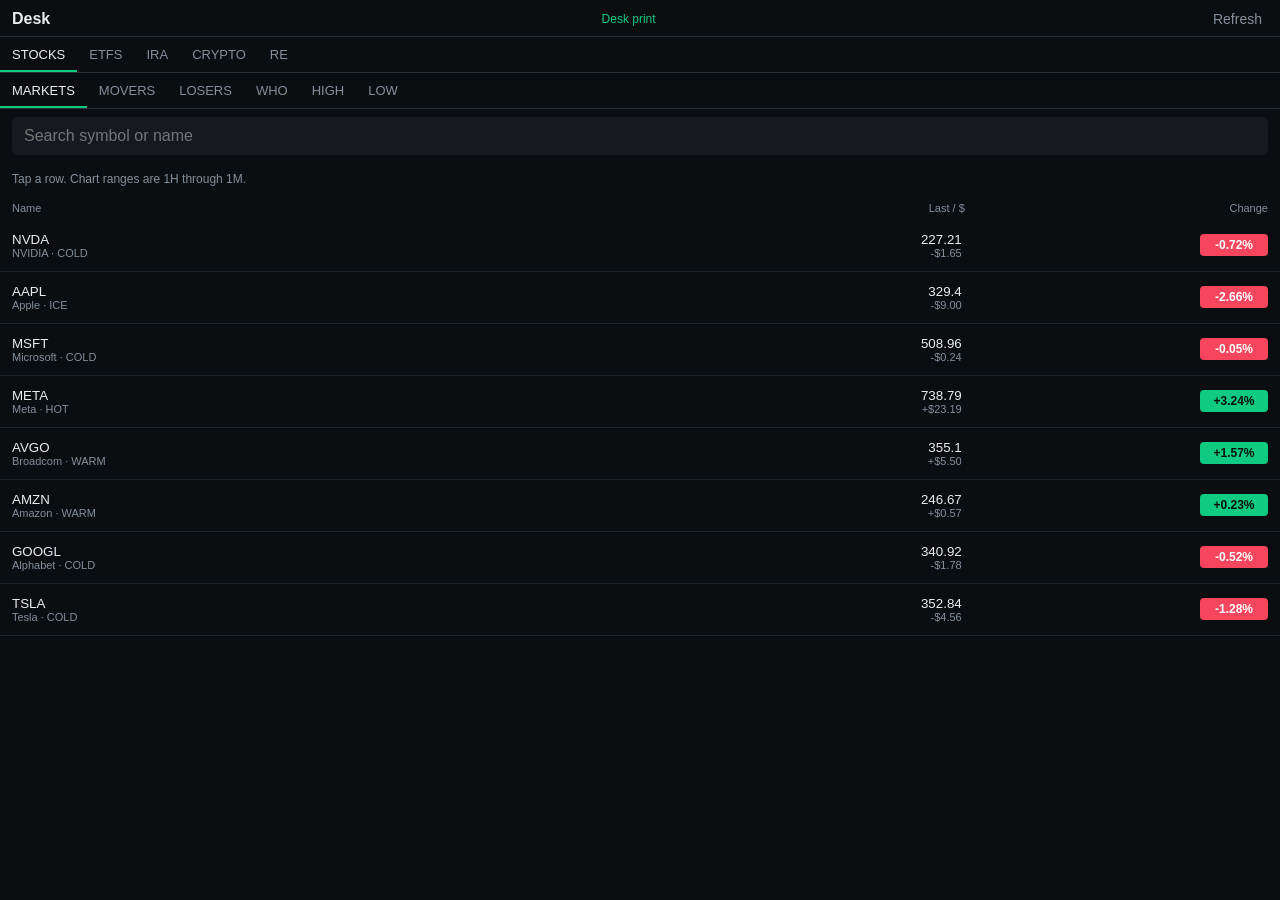
==== index.html @ f634e077 "Add 1H through 1M chart ranges" ====
<!DOCTYPE html>
<html lang="en"><head><meta charset="utf-8"/><meta name="viewport" content="width=device-width, initial-scale=1, viewport-fit=cover"/><meta name="apple-mobile-web-app-capable" content="yes"/><meta name="theme-color" content="#0b0e11"/><title>Desk</title>
<style>:root{--bg:#0b0e11;--panel:#161a1e;--line:#2b3139;--ink:#eaecef;--dim:#848e9c;--buy:#0ecb81;--sell:#f6465d;--safe-top:env(safe-area-inset-top,0px);--safe-bot:env(safe-area-inset-bottom,0px)}*{box-sizing:border-box}html,body{margin:0;background:var(--bg);color:var(--ink);font-family:-apple-system,BlinkMacSystemFont,sans-serif}.bar{padding:calc(10px + var(--safe-top)) 12px 8px;display:flex;justify-content:space-between;align-items:center;border-bottom:1px solid var(--line)}.live{color:var(--buy);font-size:12px}button.ghost{border:0;background:transparent;color:var(--dim);font-size:14px}.nav,.sub,.tfs{display:flex;overflow:auto;border-bottom:1px solid var(--line)}.nav button,.sub button,.tfs button{border:0;background:transparent;color:var(--dim);padding:10px 12px;font-size:13px;white-space:nowrap}.nav button.on,.sub button.on,.tfs button.on{color:var(--ink);box-shadow:inset 0 -2px 0 var(--buy)}.search{padding:8px 12px}.search input{width:100%;border:0;background:var(--panel);color:var(--ink);border-radius:6px;padding:10px 12px;font-size:16px}.cols{display:grid;grid-template-columns:1.4fr .8fr .7fr;padding:6px 12px;color:var(--dim);font-size:11px}.mkt{width:100%;display:grid;grid-template-columns:1.4fr .8fr .7fr;gap:6px;align-items:center;padding:12px;border:0;border-bottom:1px solid #1e2329;background:transparent;color:inherit;text-align:left}.mkt small{display:block;color:var(--dim);font-size:11px}.r{text-align:right;font-variant-numeric:tabular-nums}.buy{color:var(--buy)}.sell{color:var(--sell)}.pill{display:inline-block;min-width:68px;text-align:center;border-radius:4px;padding:4px 6px;font-weight:650;font-size:12px}.up{background:var(--buy);color:#07110c}.dn{background:var(--sell);color:#fff}.note{padding:8px 12px;color:var(--dim);font-size:12px;line-height:1.4}.quote{padding:12px 12px calc(20px + var(--safe-bot))}.h{font-size:32px;font-weight:650}.grid{display:grid;grid-template-columns:1fr 1fr 1fr;gap:8px;margin:10px 0}.grid div{background:var(--panel);border-radius:6px;padding:8px}.grid b{display:block}.grid span{color:var(--dim);font-size:11px}.fill{display:grid;grid-template-columns:1.3fr .7fr .8fr .6fr;gap:6px;padding:9px 0;border-bottom:1px solid #1e2329;font-size:13px}svg{width:100%;height:170px;background:var(--panel);border-radius:6px;margin-top:8px}</style></head>
<body><div class="app" id="app"><div class="note">Loading desk...</div></div>
<script>
var PAIRS=["BTC-USD","ETH-USD","SOL-USD","XRP-USD","DOGE-USD","LINK-USD","LTC-USD","AVAX-USD"];
var NAMES={BTC:"Bitcoin",ETH:"Ether",SOL:"Solana",XRP:"XRP",DOGE:"Dogecoin",LINK:"Chainlink",LTC:"Litecoin",AVAX:"Avalanche"};
var TFS=[{id:"1H",sec:3600,gran:60},{id:"4H",sec:14400,gran:300},{id:"8H",sec:28800,gran:300},{id:"12H",sec:43200,gran:900},{id:"24H",sec:86400,gran:900},{id:"36H",sec:129600,gran:3600},{id:"1W",sec:604800,gran:3600},{id:"2W",sec:1209600,gran:21600},{id:"1M",sec:2592000,gran:86400}];
var BOOKS={STOCKS:[{s:"NVDA",n:"NVIDIA",p:227.21,open:228.86,hi:234.76,lo:190},{s:"AAPL",n:"Apple",p:329.4,open:338.4,hi:345.34,lo:300},{s:"MSFT",n:"Microsoft",p:508.96,open:509.2,hi:519.4,lo:373},{s:"META",n:"Meta",p:738.79,open:715.6,hi:779.82,lo:524},{s:"AVGO",n:"Broadcom",p:355.1,open:349.6,hi:432.73,lo:336},{s:"AMZN",n:"Amazon",p:246.67,open:246.1,hi:287.2,lo:226},{s:"GOOGL",n:"Alphabet",p:340.92,open:342.7,hi:384.48,lo:315},{s:"TSLA",n:"Tesla",p:352.84,open:357.4,hi:419.56,lo:297}],ETFS:[{s:"SPY",n:"S&P 500",p:572.4,open:570.1,hi:575,lo:540},{s:"QQQ",n:"Nasdaq 100",p:498.2,open:496.4,hi:505,lo:450},{s:"IWM",n:"Russell 2000",p:218.6,open:219.4,hi:228,lo:190},{s:"SMH",n:"Semis",p:268.1,open:266.4,hi:280,lo:210},{s:"IBIT",n:"Bitcoin ETF",p:47.33,open:47.1,hi:49.22,lo:34.8},{s:"GLD",n:"Gold",p:242.8,open:241.9,hi:248,lo:210}],IRA:[{s:"SPY",n:"Core equity 50%",p:572.4,open:570.1,hi:575,lo:540},{s:"BND",n:"Bonds 30%",p:74.2,open:74.3,hi:76,lo:70},{s:"IBIT",n:"Bitcoin sleeve 10%",p:47.33,open:47.1,hi:49.22,lo:34.8},{s:"VNQ",n:"REIT sleeve 10%",p:92.4,open:92.8,hi:98,lo:78}],RE:[{s:"VNQ",n:"REIT index",p:92.4,open:92.8,hi:98,lo:78},{s:"O",n:"Realty Income",p:58.2,open:58.4,hi:64,lo:50},{s:"PLD",n:"Prologis",p:118.6,open:117.9,hi:126,lo:98},{s:"AMT",n:"American Tower",p:214.3,open:215.1,hi:230,lo:170}]};
var WHO=[{s:"META",who:"Javier Olivan",role:"COO",side:"SELL",qty:1575,px:749.82,dt:"09-28"},{s:"META",who:"Mark Zuckerberg",role:"CEO",side:"SELL",qty:27474,px:777.44,dt:"09-24"},{s:"AVGO",who:"Henry Samueli",role:"Director",side:"SELL",qty:702190,px:356.04,dt:"09-23"},{s:"AAPL",who:"Jennifer Newstead",role:"GC",side:"SELL",qty:2399,px:340.06,dt:"09-22"},{s:"META",who:"Christopher Cox",role:"CPO",side:"SELL",qty:40000,px:712.76,dt:"09-21"},{s:"NVDA",who:"Timothy Teter",role:"GC",side:"SELL",qty:30460,px:222.8,dt:"09-21"},{s:"NVDA",who:"Mark Stevens",role:"Director",side:"SELL",qty:1366000,px:219.73,dt:"09-18"},{s:"NVDA",who:"Colette Kress",role:"CFO",side:"SELL",qty:34918,px:219.05,dt:"09-17"},{s:"MSFT",who:"Amy Hood",role:"CFO",side:"SELL",qty:41674,px:498.27,dt:"09-14"},{s:"GME",who:"4 insiders",role:"Cluster",side:"BUY",qty:2683435,px:21.97,dt:"09-08"},{s:"NVDA",who:"Pelosi spouse",role:"Congress",side:"BUY",qty:0,px:0,dt:"01-15"},{s:"NVDA",who:"Sheldon Whitehouse",role:"Congress",side:"SELL",qty:0,px:0,dt:"05-08"}];
var book={},series={},asset="STOCKS",view="MARKETS",q="",openSym=null,sr=true,fib=false,tf="24H",src="Desk print";
function $(id){return document.getElementById(id);}
function money(n){var sign=n<0?"-":"+";n=Math.abs(n);if(n>=1e6)return sign+"$"+(n/1e6).toFixed(1)+"M";if(n>=1e3)return sign+"$"+(n/1e3).toFixed(1)+"k";return sign+"$"+n.toFixed(2);}
function qty(n){if(!n)return "range";if(n>=1e6)return (n/1e6).toFixed(2)+"M";if(n>=1e3)return (n/1e3).toFixed(1)+"k";return String(Math.round(n));}
function heat(ch){if(ch>=2)return "HOT";if(ch>=0)return "WARM";if(ch>-2)return "COLD";return "ICE";}
function withMath(x){var open=x.open||x.p,ch=open?(x.p/open-1)*100:0;return {s:x.s,n:x.n,p:x.p,open:open,hi:x.hi,lo:x.lo,vol:x.vol||0,ch:ch,gain:x.p-open};}
function spec(){for(var i=0;i<TFS.length;i++) if(TFS[i].id===tf) return TFS[i]; return TFS[4];}
function rows(){var base=asset==="CRYPTO"?Object.keys(book).map(function(k){return book[k];}):BOOKS[asset];if(asset==="CRYPTO"&&!base.length)base=[{s:"BTC",n:"Bitcoin",p:83493,open:83404,hi:85613,lo:82911,vol:7075},{s:"ETH",n:"Ether",p:2688,open:2671,hi:2737,lo:2656,vol:91985}];var out=base.map(withMath);var query=q.trim().toUpperCase();if(query)out=out.filter(function(x){return x.s.indexOf(query)>=0||(x.n||"").toUpperCase().indexOf(query)>=0;});if(view==="MOVERS")out.sort(function(a,b){return b.ch-a.ch;});if(view==="LOSERS")out.sort(function(a,b){return a.ch-b.ch;});if(view==="HIGH")out.sort(function(a,b){return ((b.p-b.lo)/((b.hi-b.lo)||1))-((a.p-a.lo)/((a.hi-a.lo)||1));});if(view==="LOW")out.sort(function(a,b){return ((a.p-a.lo)/((a.hi-a.lo)||1))-((b.p-b.lo)/((b.hi-b.lo)||1));});return out;}
function callFor(sym,ch,p,hi,lo){var sells=WHO.filter(function(w){return w.s===sym&&w.side==="SELL";}).length,buys=WHO.filter(function(w){return w.s===sym&&w.side==="BUY";}).length,pos=(p-lo)/((hi-lo)||1);if(buys&&pos<0.45)return ["LEAN","Buy cluster near support. Watch 21 days."];if(sells>=2&&pos>0.65)return ["AVOID","Officers selling into resistance."];if(sells)return ["WATCH","Selling. Not a buy until the 21-day clock cools."];if(ch>=2)return ["WATCH","Hot tape. No fresh insider buy."];return ["WATCH","No clean buy cluster."];}
function find(sym){if(book[sym])return withMath(book[sym]);var all=[];Object.keys(BOOKS).forEach(function(k){all=all.concat(BOOKS[k]);});for(var i=0;i<all.length;i++)if(all[i].s===sym)return withMath(all[i]);return null;}
function pathFor(x){var s=spec(),n=Math.max(8,Math.min(48,Math.round(s.sec/s.gran))),pts=[],i;for(i=0;i<n;i++){var t=i/(n-1);pts.push(x.lo+(x.p-x.lo)*t+Math.sin(t*Math.PI*2)*((x.hi-x.lo)*0.08));}return pts;}
function chart(x){var key=x.s+"|"+tf,pts=series[key]||pathFor(x),hi=Math.max.apply(null,pts.concat([x.hi||x.p])),lo=Math.min.apply(null,pts.concat([x.lo||x.p])),span=(hi-lo)||1,w=360,h=160,pad=16;function y(v){return pad+((hi-v)/span)*(h-pad*2);}var d="";for(var i=0;i<pts.length;i++){d+=(i?"L":"M")+(pad+i/(pts.length-1)*(w-pad*2)).toFixed(1)+","+y(pts[i]).toFixed(1);}var lines="";if(sr){lines+='<line x1="8" x2="'+(w-8)+'" y1="'+y(hi)+'" y2="'+y(hi)+'" stroke="#f6465d" stroke-dasharray="4 3"/><text x="10" y="'+(y(hi)-3)+'" fill="#f6465d" font-size="10">R '+hi.toFixed(2)+'</text>';lines+='<line x1="8" x2="'+(w-8)+'" y1="'+y(lo)+'" y2="'+y(lo)+'" stroke="#0ecb81" stroke-dasharray="4 3"/><text x="10" y="'+(y(lo)+11)+'" fill="#0ecb81" font-size="10">S '+lo.toFixed(2)+'</text>';lines+='<line x1="16" y1="'+y(pts[0])+'" x2="'+(w-16)+'" y2="'+y(pts[pts.length-1])+'" stroke="#f0b90b"/>';}if(fib){[0.382,0.5,0.618].forEach(function(f){var v=hi-(hi-lo)*f;lines+='<line x1="8" x2="'+(w-8)+'" y1="'+y(v)+'" y2="'+y(v)+'" stroke="rgba(234,236,239,.25)"/>';});}return '<svg viewBox="0 0 '+w+' '+h+'">'+lines+'<path d="'+d+'" fill="none" stroke="#eaecef" stroke-width="1.6"/></svg>';}
function quote(sym){var x=find(sym);if(!x)return '<div class="note">No quote.</div>';var c=callFor(x.s,x.ch,x.p,x.hi,x.lo),fills=WHO.filter(function(w){return w.s===sym;}),live=!!series[sym+"|"+tf];var html='<div class="quote"><button class="ghost" id="back">Back</button><div class="note">'+x.n+' \u00b7 '+heat(x.ch)+' \u00b7 '+c[0]+' \u00b7 '+(live?'live candles':'desk path')+'</div><div class="h '+(x.ch>=0?'buy':'sell')+'">'+Number(x.p).toLocaleString()+'</div><div class="'+(x.ch>=0?'buy':'sell')+'">'+money(x.gain)+'  '+(x.ch>=0?'+':'')+x.ch.toFixed(2)+'%</div><div class="tfs" id="tfs">'+TFS.map(function(t){return '<button data-tf="'+t.id+'" class="'+(tf===t.id?'on':'')+'">'+t.id+'</button>';}).join('')+'</div><div class="grid"><div><b>'+x.hi+'</b><span>High / resistance</span></div><div><b>'+x.lo+'</b><span>Low / support</span></div><div><b>'+qty(x.vol)+'</b><span>Volume</span></div></div><button class="ghost" id="srBtn">'+(sr?'S/R on':'S/R off')+'</button> <button class="ghost" id="fibBtn">'+(fib?'Fib on':'Fib off')+'</button>'+chart(x)+'<div class="note">'+c[1]+' Red dash resistance, green dash support, gold trend. Crypto ranges are live. Stocks stay a desk path.</div><div class="fill" style="color:#848e9c"><span>Who</span><span>Qty</span><span>Price</span><span>Side</span></div>';fills.forEach(function(w){html+='<div class="fill"><span>'+w.who+'<small style="display:block;color:#848e9c">'+w.role+' \u00b7 '+w.dt+'</small></span><span>'+qty(w.qty)+'</span><span>'+(w.px?w.px.toFixed(2):'range')+'</span><span class="'+(w.side==='BUY'?'buy':'sell')+'">'+w.side+'</span></div>';});if(!fills.length)html+='<div class="note">No named Form 4 on this symbol.</div>';return html+'</div>';}
function draw(){var assets=['STOCKS','ETFS','IRA','CRYPTO','RE'].map(function(k){return '<button data-k="'+k+'" class="'+(asset===k?'on':'')+'">'+k+'</button>';}).join('');var views=['MARKETS','MOVERS','LOSERS','WHO','HIGH','LOW'].map(function(k){return '<button data-k="'+k+'" class="'+(view===k?'on':'')+'">'+k+'</button>';}).join('');var body='';if(openSym){body=quote(openSym);}else if(view==='WHO'){var people=WHO.filter(function(w){var query=q.trim().toUpperCase();return !query||w.s.indexOf(query)>=0||w.who.toUpperCase().indexOf(query)>=0;});body='<div class="note">Newest first. Quantity and the price they traded.</div><div class="cols"><span>Name</span><span class="r">Qty / price</span><span class="r">Side</span></div>';people.forEach(function(w){body+='<button class="mkt" data-s="'+w.s+'"><span>'+w.who+'<small>'+w.s+' \u00b7 '+w.role+' \u00b7 '+w.dt+'</small></span><span class="r">'+qty(w.qty)+'<small>@ '+(w.px||'range')+'</small></span><span class="r"><span class="pill '+(w.side==='BUY'?'up':'dn')+'">'+w.side+'</span></span></button>';});}else{var list=rows();var blurb=asset==='IRA'?'Model sleeve only. 50 equity / 30 bonds / 10 bitcoin / 10 REIT. Not your account.':asset==='RE'?'Public REIT tape. Not a private appraisal.':'Tap a row. Chart ranges are 1H through 1M.';body='<div class="note">'+blurb+'</div><div class="cols"><span>Name</span><span class="r">Last / $</span><span class="r">Change</span></div>';list.forEach(function(x){body+='<button class="mkt" data-s="'+x.s+'"><span>'+x.s+'<small>'+x.n+' \u00b7 '+heat(x.ch)+'</small></span><span class="r">'+Number(x.p).toLocaleString()+'<small>'+money(x.gain)+'</small></span><span class="r"><span class="pill '+(x.ch>=0?'up':'dn')+'">'+(x.ch>=0?'+':'')+x.ch.toFixed(2)+'%</span></span></button>';});if(!list.length)body+='<div class="note">No names in this cut.</div>';}$('app').innerHTML='<div class="bar"><b>Desk</b><span class="live">'+src+'</span><button class="ghost" id="refresh">Refresh</button></div><div class="nav" id="assets">'+assets+'</div><div class="sub" id="views">'+views+'</div><div class="search"><input id="q" placeholder="Search symbol or name" value="'+q.replace(/"/g,'')+'"/></div>'+body;document.querySelectorAll('#assets button').forEach(function(b){b.onclick=function(){asset=b.dataset.k;openSym=null;draw();};});document.querySelectorAll('#views button').forEach(function(b){b.onclick=function(){view=b.dataset.k;openSym=null;draw();};});var box=$('q');if(box)box.oninput=function(){q=box.value;draw();};var rf=$('refresh');if(rf)rf.onclick=refresh;document.querySelectorAll('[data-s]').forEach(function(el){el.onclick=function(){openSym=el.dataset.s;draw();loadCandles(openSym);};});var back=$('back');if(back)back.onclick=function(){openSym=null;draw();};var sb=$('srBtn');if(sb)sb.onclick=function(){sr=!sr;draw();};var fb=$('fibBtn');if(fb)fb.onclick=function(){fib=!fib;draw();};document.querySelectorAll('[data-tf]').forEach(function(b){b.onclick=function(){tf=b.dataset.tf;draw();loadCandles(openSym);};});}
function loadCandles(sym){if(!sym||!NAMES[sym])return;var s=spec(),end=Math.floor(Date.now()/1000),start=end-s.sec,url='https://api.exchange.coinbase.com/products/'+sym+'-USD/candles?granularity='+s.gran+'&start='+new Date(start*1000).toISOString()+'&end='+new Date(end*1000).toISOString();fetch(url).then(function(r){return r.json();}).then(function(rows){if(!rows||!rows.length||!rows[0].length)return;rows.sort(function(a,b){return a[0]-b[0];});series[sym+'|'+tf]=rows.map(function(c){return +c[4];});if(openSym===sym)draw();}).catch(function(){});}
function refresh(){src='Sync';draw();var jobs=PAIRS.map(function(pair){return Promise.all([fetch('https://api.exchange.coinbase.com/products/'+pair+'/ticker').then(function(r){return r.json();}),fetch('https://api.exchange.coinbase.com/products/'+pair+'/stats').then(function(r){return r.json();})]).then(function(both){var t=both[0],s=both[1],sym=pair.split('-')[0],last=+t.price,open=+s.open||last;book[sym]={s:sym,n:NAMES[sym],p:last,open:open,hi:+s.high,lo:+s.low,vol:+s.volume};});});Promise.all(jobs).then(function(){src='Live';draw();if(openSym)loadCandles(openSym);}).catch(function(){src='Desk print';draw();});}
draw();refresh();setInterval(refresh,20000);
</script></body></html>
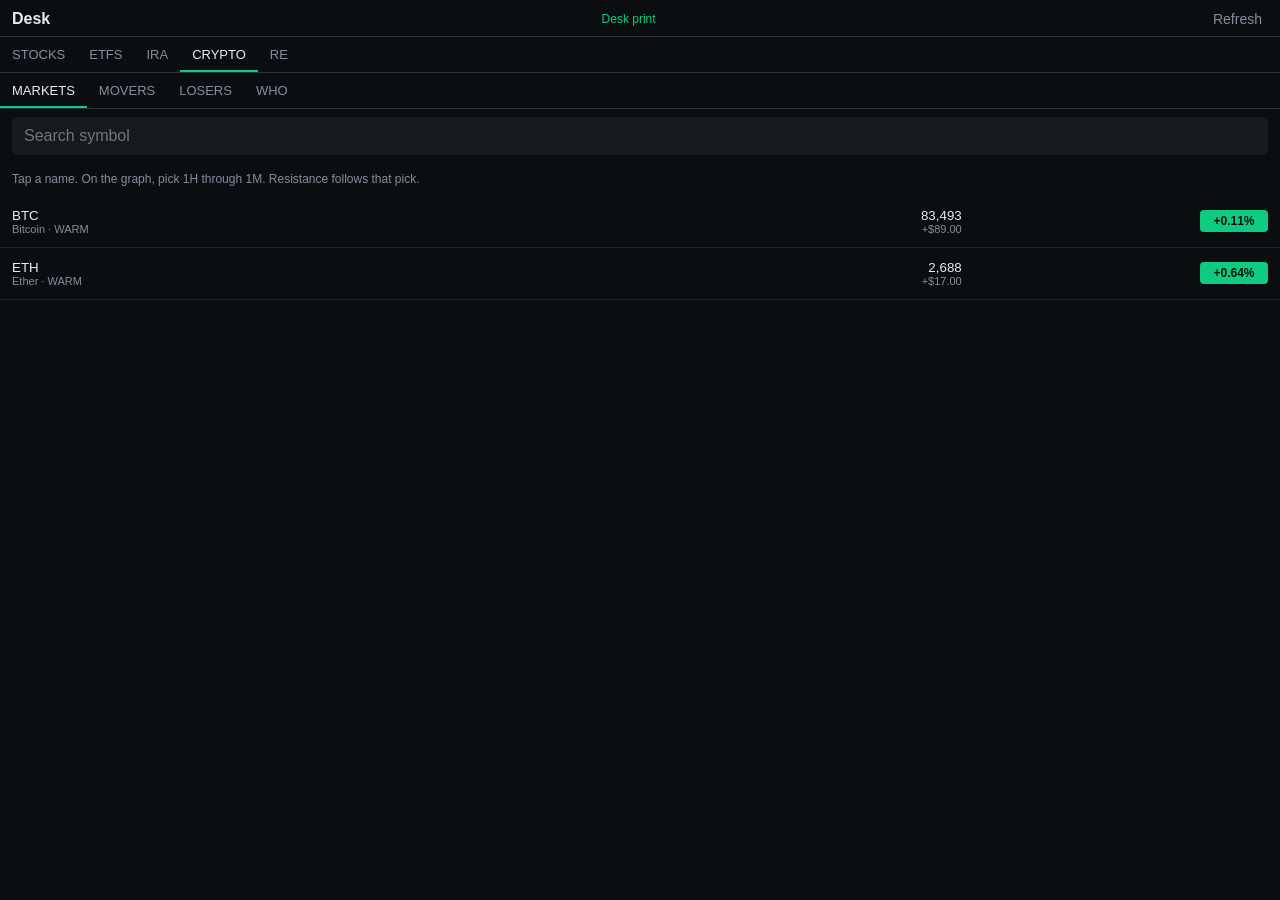
==== commit 7089d625: "Resistance and graph follow the selected timeframe" ====
--- a/index.html
+++ b/index.html
@@ -1,28 +1,28 @@
 <!DOCTYPE html>
 <html lang="en"><head><meta charset="utf-8"/><meta name="viewport" content="width=device-width, initial-scale=1, viewport-fit=cover"/><meta name="apple-mobile-web-app-capable" content="yes"/><meta name="theme-color" content="#0b0e11"/><title>Desk</title>
-<style>:root{--bg:#0b0e11;--panel:#161a1e;--line:#2b3139;--ink:#eaecef;--dim:#848e9c;--buy:#0ecb81;--sell:#f6465d;--safe-top:env(safe-area-inset-top,0px);--safe-bot:env(safe-area-inset-bottom,0px)}*{box-sizing:border-box}html,body{margin:0;background:var(--bg);color:var(--ink);font-family:-apple-system,BlinkMacSystemFont,sans-serif}.bar{padding:calc(10px + var(--safe-top)) 12px 8px;display:flex;justify-content:space-between;align-items:center;border-bottom:1px solid var(--line)}.live{color:var(--buy);font-size:12px}button.ghost{border:0;background:transparent;color:var(--dim);font-size:14px}.nav,.sub,.tfs{display:flex;overflow:auto;border-bottom:1px solid var(--line)}.nav button,.sub button,.tfs button{border:0;background:transparent;color:var(--dim);padding:10px 12px;font-size:13px;white-space:nowrap}.nav button.on,.sub button.on,.tfs button.on{color:var(--ink);box-shadow:inset 0 -2px 0 var(--buy)}.search{padding:8px 12px}.search input{width:100%;border:0;background:var(--panel);color:var(--ink);border-radius:6px;padding:10px 12px;font-size:16px}.cols{display:grid;grid-template-columns:1.4fr .8fr .7fr;padding:6px 12px;color:var(--dim);font-size:11px}.mkt{width:100%;display:grid;grid-template-columns:1.4fr .8fr .7fr;gap:6px;align-items:center;padding:12px;border:0;border-bottom:1px solid #1e2329;background:transparent;color:inherit;text-align:left}.mkt small{display:block;color:var(--dim);font-size:11px}.r{text-align:right;font-variant-numeric:tabular-nums}.buy{color:var(--buy)}.sell{color:var(--sell)}.pill{display:inline-block;min-width:68px;text-align:center;border-radius:4px;padding:4px 6px;font-weight:650;font-size:12px}.up{background:var(--buy);color:#07110c}.dn{background:var(--sell);color:#fff}.note{padding:8px 12px;color:var(--dim);font-size:12px;line-height:1.4}.quote{padding:12px 12px calc(20px + var(--safe-bot))}.h{font-size:32px;font-weight:650}.grid{display:grid;grid-template-columns:1fr 1fr 1fr;gap:8px;margin:10px 0}.grid div{background:var(--panel);border-radius:6px;padding:8px}.grid b{display:block}.grid span{color:var(--dim);font-size:11px}.fill{display:grid;grid-template-columns:1.3fr .7fr .8fr .6fr;gap:6px;padding:9px 0;border-bottom:1px solid #1e2329;font-size:13px}svg{width:100%;height:170px;background:var(--panel);border-radius:6px;margin-top:8px}</style></head>
-<body><div class="app" id="app"><div class="note">Loading desk...</div></div>
+<style>:root{--bg:#0b0e11;--panel:#161a1e;--line:#2b3139;--ink:#eaecef;--dim:#848e9c;--buy:#0ecb81;--sell:#f6465d;--safe-top:env(safe-area-inset-top,0px);--safe-bot:env(safe-area-inset-bottom,0px)}*{box-sizing:border-box}html,body{margin:0;background:var(--bg);color:var(--ink);font-family:-apple-system,BlinkMacSystemFont,sans-serif}.bar{padding:calc(10px + var(--safe-top)) 12px 8px;display:flex;justify-content:space-between;align-items:center;border-bottom:1px solid var(--line)}.live{color:var(--buy);font-size:12px}button.ghost{border:0;background:transparent;color:var(--dim);font-size:14px}.nav,.sub{display:flex;overflow:auto;border-bottom:1px solid var(--line)}.nav button,.sub button{border:0;background:transparent;color:var(--dim);padding:10px 12px;font-size:13px;white-space:nowrap}.nav button.on,.sub button.on{color:var(--ink);box-shadow:inset 0 -2px 0 var(--buy)}.search{padding:8px 12px}.search input{width:100%;border:0;background:var(--panel);color:var(--ink);border-radius:6px;padding:10px 12px;font-size:16px}.cols{display:grid;grid-template-columns:1.4fr .8fr .7fr;padding:6px 12px;color:var(--dim);font-size:11px}.mkt{width:100%;display:grid;grid-template-columns:1.4fr .8fr .7fr;gap:6px;align-items:center;padding:12px;border:0;border-bottom:1px solid #1e2329;background:transparent;color:inherit;text-align:left}.mkt small{display:block;color:var(--dim);font-size:11px}.r{text-align:right;font-variant-numeric:tabular-nums}.buy{color:var(--buy)}.sell{color:var(--sell)}.pill{display:inline-block;min-width:68px;text-align:center;border-radius:4px;padding:4px 6px;font-weight:650;font-size:12px}.up{background:var(--buy);color:#07110c}.dn{background:var(--sell);color:#fff}.note{padding:8px 12px;color:var(--dim);font-size:12px;line-height:1.4}.quote{padding:12px 12px calc(20px + var(--safe-bot))}.h{font-size:32px;font-weight:650}.grid{display:grid;grid-template-columns:1fr 1fr 1fr;gap:8px;margin:10px 0}.grid div{background:var(--panel);border-radius:6px;padding:8px}.grid b{display:block}.grid span{color:var(--dim);font-size:11px}.fill{display:grid;grid-template-columns:1.3fr .7fr .8fr .6fr;gap:6px;padding:9px 0;border-bottom:1px solid #1e2329;font-size:13px}.box{position:relative;margin-top:8px}.tfs{position:absolute;left:6px;right:6px;top:6px;display:flex;gap:4px;overflow:auto;z-index:2}.tfs button{border:0;border-radius:4px;background:rgba(11,14,17,.82);color:#848e9c;padding:6px 8px;font-size:12px;font-weight:650}.tfs button.on{color:#0b0e11;background:#0ecb81}svg{width:100%;height:190px;background:var(--panel);border-radius:6px}</style></head>
+<body><div id="app"><div class="note">Loading desk...</div></div>
 <script>
 var PAIRS=["BTC-USD","ETH-USD","SOL-USD","XRP-USD","DOGE-USD","LINK-USD","LTC-USD","AVAX-USD"];
 var NAMES={BTC:"Bitcoin",ETH:"Ether",SOL:"Solana",XRP:"XRP",DOGE:"Dogecoin",LINK:"Chainlink",LTC:"Litecoin",AVAX:"Avalanche"};
 var TFS=[{id:"1H",sec:3600,gran:60},{id:"4H",sec:14400,gran:300},{id:"8H",sec:28800,gran:300},{id:"12H",sec:43200,gran:900},{id:"24H",sec:86400,gran:900},{id:"36H",sec:129600,gran:3600},{id:"1W",sec:604800,gran:3600},{id:"2W",sec:1209600,gran:21600},{id:"1M",sec:2592000,gran:86400}];
 var BOOKS={STOCKS:[{s:"NVDA",n:"NVIDIA",p:227.21,open:228.86,hi:234.76,lo:190},{s:"AAPL",n:"Apple",p:329.4,open:338.4,hi:345.34,lo:300},{s:"MSFT",n:"Microsoft",p:508.96,open:509.2,hi:519.4,lo:373},{s:"META",n:"Meta",p:738.79,open:715.6,hi:779.82,lo:524},{s:"AVGO",n:"Broadcom",p:355.1,open:349.6,hi:432.73,lo:336},{s:"AMZN",n:"Amazon",p:246.67,open:246.1,hi:287.2,lo:226},{s:"GOOGL",n:"Alphabet",p:340.92,open:342.7,hi:384.48,lo:315},{s:"TSLA",n:"Tesla",p:352.84,open:357.4,hi:419.56,lo:297}],ETFS:[{s:"SPY",n:"S&P 500",p:572.4,open:570.1,hi:575,lo:540},{s:"QQQ",n:"Nasdaq 100",p:498.2,open:496.4,hi:505,lo:450},{s:"IWM",n:"Russell 2000",p:218.6,open:219.4,hi:228,lo:190},{s:"SMH",n:"Semis",p:268.1,open:266.4,hi:280,lo:210},{s:"IBIT",n:"Bitcoin ETF",p:47.33,open:47.1,hi:49.22,lo:34.8},{s:"GLD",n:"Gold",p:242.8,open:241.9,hi:248,lo:210}],IRA:[{s:"SPY",n:"Core equity 50%",p:572.4,open:570.1,hi:575,lo:540},{s:"BND",n:"Bonds 30%",p:74.2,open:74.3,hi:76,lo:70},{s:"IBIT",n:"Bitcoin sleeve 10%",p:47.33,open:47.1,hi:49.22,lo:34.8},{s:"VNQ",n:"REIT sleeve 10%",p:92.4,open:92.8,hi:98,lo:78}],RE:[{s:"VNQ",n:"REIT index",p:92.4,open:92.8,hi:98,lo:78},{s:"O",n:"Realty Income",p:58.2,open:58.4,hi:64,lo:50},{s:"PLD",n:"Prologis",p:118.6,open:117.9,hi:126,lo:98},{s:"AMT",n:"American Tower",p:214.3,open:215.1,hi:230,lo:170}]};
-var WHO=[{s:"META",who:"Javier Olivan",role:"COO",side:"SELL",qty:1575,px:749.82,dt:"09-28"},{s:"META",who:"Mark Zuckerberg",role:"CEO",side:"SELL",qty:27474,px:777.44,dt:"09-24"},{s:"AVGO",who:"Henry Samueli",role:"Director",side:"SELL",qty:702190,px:356.04,dt:"09-23"},{s:"AAPL",who:"Jennifer Newstead",role:"GC",side:"SELL",qty:2399,px:340.06,dt:"09-22"},{s:"META",who:"Christopher Cox",role:"CPO",side:"SELL",qty:40000,px:712.76,dt:"09-21"},{s:"NVDA",who:"Timothy Teter",role:"GC",side:"SELL",qty:30460,px:222.8,dt:"09-21"},{s:"NVDA",who:"Mark Stevens",role:"Director",side:"SELL",qty:1366000,px:219.73,dt:"09-18"},{s:"NVDA",who:"Colette Kress",role:"CFO",side:"SELL",qty:34918,px:219.05,dt:"09-17"},{s:"MSFT",who:"Amy Hood",role:"CFO",side:"SELL",qty:41674,px:498.27,dt:"09-14"},{s:"GME",who:"4 insiders",role:"Cluster",side:"BUY",qty:2683435,px:21.97,dt:"09-08"},{s:"NVDA",who:"Pelosi spouse",role:"Congress",side:"BUY",qty:0,px:0,dt:"01-15"},{s:"NVDA",who:"Sheldon Whitehouse",role:"Congress",side:"SELL",qty:0,px:0,dt:"05-08"}];
-var book={},series={},asset="STOCKS",view="MARKETS",q="",openSym=null,sr=true,fib=false,tf="24H",src="Desk print";
+var WHO=[{s:"META",who:"Javier Olivan",role:"COO",side:"SELL",qty:1575,px:749.82,dt:"09-28"},{s:"META",who:"Mark Zuckerberg",role:"CEO",side:"SELL",qty:27474,px:777.44,dt:"09-24"},{s:"AVGO",who:"Henry Samueli",role:"Director",side:"SELL",qty:702190,px:356.04,dt:"09-23"},{s:"AAPL",who:"Jennifer Newstead",role:"GC",side:"SELL",qty:2399,px:340.06,dt:"09-22"},{s:"META",who:"Christopher Cox",role:"CPO",side:"SELL",qty:40000,px:712.76,dt:"09-21"},{s:"NVDA",who:"Timothy Teter",role:"GC",side:"SELL",qty:30460,px:222.8,dt:"09-21"},{s:"NVDA",who:"Mark Stevens",role:"Director",side:"SELL",qty:1366000,px:219.73,dt:"09-18"},{s:"NVDA",who:"Colette Kress",role:"CFO",side:"SELL",qty:34918,px:219.05,dt:"09-17"},{s:"MSFT",who:"Amy Hood",role:"CFO",side:"SELL",qty:41674,px:498.27,dt:"09-14"},{s:"GME",who:"4 insiders",role:"Cluster",side:"BUY",qty:2683435,px:21.97,dt:"09-08"}];
+var book={},series={},asset="CRYPTO",view="MARKETS",q="",openSym=null,sr=true,fib=false,tf="24H",src="Desk print";
 function $(id){return document.getElementById(id);}
 function money(n){var sign=n<0?"-":"+";n=Math.abs(n);if(n>=1e6)return sign+"$"+(n/1e6).toFixed(1)+"M";if(n>=1e3)return sign+"$"+(n/1e3).toFixed(1)+"k";return sign+"$"+n.toFixed(2);}
 function qty(n){if(!n)return "range";if(n>=1e6)return (n/1e6).toFixed(2)+"M";if(n>=1e3)return (n/1e3).toFixed(1)+"k";return String(Math.round(n));}
 function heat(ch){if(ch>=2)return "HOT";if(ch>=0)return "WARM";if(ch>-2)return "COLD";return "ICE";}
 function withMath(x){var open=x.open||x.p,ch=open?(x.p/open-1)*100:0;return {s:x.s,n:x.n,p:x.p,open:open,hi:x.hi,lo:x.lo,vol:x.vol||0,ch:ch,gain:x.p-open};}
 function spec(){for(var i=0;i<TFS.length;i++) if(TFS[i].id===tf) return TFS[i]; return TFS[4];}
-function rows(){var base=asset==="CRYPTO"?Object.keys(book).map(function(k){return book[k];}):BOOKS[asset];if(asset==="CRYPTO"&&!base.length)base=[{s:"BTC",n:"Bitcoin",p:83493,open:83404,hi:85613,lo:82911,vol:7075},{s:"ETH",n:"Ether",p:2688,open:2671,hi:2737,lo:2656,vol:91985}];var out=base.map(withMath);var query=q.trim().toUpperCase();if(query)out=out.filter(function(x){return x.s.indexOf(query)>=0||(x.n||"").toUpperCase().indexOf(query)>=0;});if(view==="MOVERS")out.sort(function(a,b){return b.ch-a.ch;});if(view==="LOSERS")out.sort(function(a,b){return a.ch-b.ch;});if(view==="HIGH")out.sort(function(a,b){return ((b.p-b.lo)/((b.hi-b.lo)||1))-((a.p-a.lo)/((a.hi-a.lo)||1));});if(view==="LOW")out.sort(function(a,b){return ((a.p-a.lo)/((a.hi-a.lo)||1))-((b.p-b.lo)/((b.hi-b.lo)||1));});return out;}
-function callFor(sym,ch,p,hi,lo){var sells=WHO.filter(function(w){return w.s===sym&&w.side==="SELL";}).length,buys=WHO.filter(function(w){return w.s===sym&&w.side==="BUY";}).length,pos=(p-lo)/((hi-lo)||1);if(buys&&pos<0.45)return ["LEAN","Buy cluster near support. Watch 21 days."];if(sells>=2&&pos>0.65)return ["AVOID","Officers selling into resistance."];if(sells)return ["WATCH","Selling. Not a buy until the 21-day clock cools."];if(ch>=2)return ["WATCH","Hot tape. No fresh insider buy."];return ["WATCH","No clean buy cluster."];}
+function rows(){var base=asset==="CRYPTO"?Object.keys(book).map(function(k){return book[k];}):BOOKS[asset];if(asset==="CRYPTO"&&!base.length)base=[{s:"BTC",n:"Bitcoin",p:83493,open:83404,hi:85613,lo:82911,vol:7075},{s:"ETH",n:"Ether",p:2688,open:2671,hi:2737,lo:2656,vol:91985}];var out=base.map(withMath);var query=q.trim().toUpperCase();if(query)out=out.filter(function(x){return x.s.indexOf(query)>=0||(x.n||"").toUpperCase().indexOf(query)>=0;});if(view==="MOVERS")out.sort(function(a,b){return b.ch-a.ch;});if(view==="LOSERS")out.sort(function(a,b){return a.ch-b.ch;});return out;}
 function find(sym){if(book[sym])return withMath(book[sym]);var all=[];Object.keys(BOOKS).forEach(function(k){all=all.concat(BOOKS[k]);});for(var i=0;i<all.length;i++)if(all[i].s===sym)return withMath(all[i]);return null;}
-function pathFor(x){var s=spec(),n=Math.max(8,Math.min(48,Math.round(s.sec/s.gran))),pts=[],i;for(i=0;i<n;i++){var t=i/(n-1);pts.push(x.lo+(x.p-x.lo)*t+Math.sin(t*Math.PI*2)*((x.hi-x.lo)*0.08));}return pts;}
-function chart(x){var key=x.s+"|"+tf,pts=series[key]||pathFor(x),hi=Math.max.apply(null,pts.concat([x.hi||x.p])),lo=Math.min.apply(null,pts.concat([x.lo||x.p])),span=(hi-lo)||1,w=360,h=160,pad=16;function y(v){return pad+((hi-v)/span)*(h-pad*2);}var d="";for(var i=0;i<pts.length;i++){d+=(i?"L":"M")+(pad+i/(pts.length-1)*(w-pad*2)).toFixed(1)+","+y(pts[i]).toFixed(1);}var lines="";if(sr){lines+='<line x1="8" x2="'+(w-8)+'" y1="'+y(hi)+'" y2="'+y(hi)+'" stroke="#f6465d" stroke-dasharray="4 3"/><text x="10" y="'+(y(hi)-3)+'" fill="#f6465d" font-size="10">R '+hi.toFixed(2)+'</text>';lines+='<line x1="8" x2="'+(w-8)+'" y1="'+y(lo)+'" y2="'+y(lo)+'" stroke="#0ecb81" stroke-dasharray="4 3"/><text x="10" y="'+(y(lo)+11)+'" fill="#0ecb81" font-size="10">S '+lo.toFixed(2)+'</text>';lines+='<line x1="16" y1="'+y(pts[0])+'" x2="'+(w-16)+'" y2="'+y(pts[pts.length-1])+'" stroke="#f0b90b"/>';}if(fib){[0.382,0.5,0.618].forEach(function(f){var v=hi-(hi-lo)*f;lines+='<line x1="8" x2="'+(w-8)+'" y1="'+y(v)+'" y2="'+y(v)+'" stroke="rgba(234,236,239,.25)"/>';});}return '<svg viewBox="0 0 '+w+' '+h+'">'+lines+'<path d="'+d+'" fill="none" stroke="#eaecef" stroke-width="1.6"/></svg>';}
-function quote(sym){var x=find(sym);if(!x)return '<div class="note">No quote.</div>';var c=callFor(x.s,x.ch,x.p,x.hi,x.lo),fills=WHO.filter(function(w){return w.s===sym;}),live=!!series[sym+"|"+tf];var html='<div class="quote"><button class="ghost" id="back">Back</button><div class="note">'+x.n+' \u00b7 '+heat(x.ch)+' \u00b7 '+c[0]+' \u00b7 '+(live?'live candles':'desk path')+'</div><div class="h '+(x.ch>=0?'buy':'sell')+'">'+Number(x.p).toLocaleString()+'</div><div class="'+(x.ch>=0?'buy':'sell')+'">'+money(x.gain)+'  '+(x.ch>=0?'+':'')+x.ch.toFixed(2)+'%</div><div class="tfs" id="tfs">'+TFS.map(function(t){return '<button data-tf="'+t.id+'" class="'+(tf===t.id?'on':'')+'">'+t.id+'</button>';}).join('')+'</div><div class="grid"><div><b>'+x.hi+'</b><span>High / resistance</span></div><div><b>'+x.lo+'</b><span>Low / support</span></div><div><b>'+qty(x.vol)+'</b><span>Volume</span></div></div><button class="ghost" id="srBtn">'+(sr?'S/R on':'S/R off')+'</button> <button class="ghost" id="fibBtn">'+(fib?'Fib on':'Fib off')+'</button>'+chart(x)+'<div class="note">'+c[1]+' Red dash resistance, green dash support, gold trend. Crypto ranges are live. Stocks stay a desk path.</div><div class="fill" style="color:#848e9c"><span>Who</span><span>Qty</span><span>Price</span><span>Side</span></div>';fills.forEach(function(w){html+='<div class="fill"><span>'+w.who+'<small style="display:block;color:#848e9c">'+w.role+' \u00b7 '+w.dt+'</small></span><span>'+qty(w.qty)+'</span><span>'+(w.px?w.px.toFixed(2):'range')+'</span><span class="'+(w.side==='BUY'?'buy':'sell')+'">'+w.side+'</span></div>';});if(!fills.length)html+='<div class="note">No named Form 4 on this symbol.</div>';return html+'</div>';}
-function draw(){var assets=['STOCKS','ETFS','IRA','CRYPTO','RE'].map(function(k){return '<button data-k="'+k+'" class="'+(asset===k?'on':'')+'">'+k+'</button>';}).join('');var views=['MARKETS','MOVERS','LOSERS','WHO','HIGH','LOW'].map(function(k){return '<button data-k="'+k+'" class="'+(view===k?'on':'')+'">'+k+'</button>';}).join('');var body='';if(openSym){body=quote(openSym);}else if(view==='WHO'){var people=WHO.filter(function(w){var query=q.trim().toUpperCase();return !query||w.s.indexOf(query)>=0||w.who.toUpperCase().indexOf(query)>=0;});body='<div class="note">Newest first. Quantity and the price they traded.</div><div class="cols"><span>Name</span><span class="r">Qty / price</span><span class="r">Side</span></div>';people.forEach(function(w){body+='<button class="mkt" data-s="'+w.s+'"><span>'+w.who+'<small>'+w.s+' \u00b7 '+w.role+' \u00b7 '+w.dt+'</small></span><span class="r">'+qty(w.qty)+'<small>@ '+(w.px||'range')+'</small></span><span class="r"><span class="pill '+(w.side==='BUY'?'up':'dn')+'">'+w.side+'</span></span></button>';});}else{var list=rows();var blurb=asset==='IRA'?'Model sleeve only. 50 equity / 30 bonds / 10 bitcoin / 10 REIT. Not your account.':asset==='RE'?'Public REIT tape. Not a private appraisal.':'Tap a row. Chart ranges are 1H through 1M.';body='<div class="note">'+blurb+'</div><div class="cols"><span>Name</span><span class="r">Last / $</span><span class="r">Change</span></div>';list.forEach(function(x){body+='<button class="mkt" data-s="'+x.s+'"><span>'+x.s+'<small>'+x.n+' \u00b7 '+heat(x.ch)+'</small></span><span class="r">'+Number(x.p).toLocaleString()+'<small>'+money(x.gain)+'</small></span><span class="r"><span class="pill '+(x.ch>=0?'up':'dn')+'">'+(x.ch>=0?'+':'')+x.ch.toFixed(2)+'%</span></span></button>';});if(!list.length)body+='<div class="note">No names in this cut.</div>';}$('app').innerHTML='<div class="bar"><b>Desk</b><span class="live">'+src+'</span><button class="ghost" id="refresh">Refresh</button></div><div class="nav" id="assets">'+assets+'</div><div class="sub" id="views">'+views+'</div><div class="search"><input id="q" placeholder="Search symbol or name" value="'+q.replace(/"/g,'')+'"/></div>'+body;document.querySelectorAll('#assets button').forEach(function(b){b.onclick=function(){asset=b.dataset.k;openSym=null;draw();};});document.querySelectorAll('#views button').forEach(function(b){b.onclick=function(){view=b.dataset.k;openSym=null;draw();};});var box=$('q');if(box)box.oninput=function(){q=box.value;draw();};var rf=$('refresh');if(rf)rf.onclick=refresh;document.querySelectorAll('[data-s]').forEach(function(el){el.onclick=function(){openSym=el.dataset.s;draw();loadCandles(openSym);};});var back=$('back');if(back)back.onclick=function(){openSym=null;draw();};var sb=$('srBtn');if(sb)sb.onclick=function(){sr=!sr;draw();};var fb=$('fibBtn');if(fb)fb.onclick=function(){fib=!fib;draw();};document.querySelectorAll('[data-tf]').forEach(function(b){b.onclick=function(){tf=b.dataset.tf;draw();loadCandles(openSym);};});}
-function loadCandles(sym){if(!sym||!NAMES[sym])return;var s=spec(),end=Math.floor(Date.now()/1000),start=end-s.sec,url='https://api.exchange.coinbase.com/products/'+sym+'-USD/candles?granularity='+s.gran+'&start='+new Date(start*1000).toISOString()+'&end='+new Date(end*1000).toISOString();fetch(url).then(function(r){return r.json();}).then(function(rows){if(!rows||!rows.length||!rows[0].length)return;rows.sort(function(a,b){return a[0]-b[0];});series[sym+'|'+tf]=rows.map(function(c){return +c[4];});if(openSym===sym)draw();}).catch(function(){});}
-function refresh(){src='Sync';draw();var jobs=PAIRS.map(function(pair){return Promise.all([fetch('https://api.exchange.coinbase.com/products/'+pair+'/ticker').then(function(r){return r.json();}),fetch('https://api.exchange.coinbase.com/products/'+pair+'/stats').then(function(r){return r.json();})]).then(function(both){var t=both[0],s=both[1],sym=pair.split('-')[0],last=+t.price,open=+s.open||last;book[sym]={s:sym,n:NAMES[sym],p:last,open:open,hi:+s.high,lo:+s.low,vol:+s.volume};});});Promise.all(jobs).then(function(){src='Live';draw();if(openSym)loadCandles(openSym);}).catch(function(){src='Desk print';draw();});}
+function deskWindow(x){var s=spec(),frac=Math.sqrt(s.sec/2592000),span=Math.max((x.hi-x.lo)*frac,x.p*0.004),lo=Math.max(x.lo,x.p-span*0.55),hi=Math.min(x.hi,x.p+span*0.45),n=Math.max(12,Math.min(48,Math.round(s.sec/s.gran))),c=[],h=[],l=[],i;for(i=0;i<n;i++){var t=i/(n-1),px=lo+(x.p-lo)*t+Math.sin(t*Math.PI*2)*(span*0.08);c.push(px);h.push(Math.min(hi,px+span*0.04));l.push(Math.max(lo,px-span*0.04));}return {c:c,h:h,l:l,hi:hi,lo:lo,live:false};}
+function win(x){return series[x.s+"|"+tf]||deskWindow(x);}
+function chart(x,w){var pts=w.c,hi=w.hi,lo=w.lo,span=(hi-lo)||1,W=360,H=180,pad=28;function y(v){return pad+((hi-v)/span)*(H-pad*2);}var d="";for(var i=0;i<pts.length;i++){d+=(i?"L":"M")+(16+i/(pts.length-1)*(W-32)).toFixed(1)+","+y(pts[i]).toFixed(1);}var lines="";if(sr){lines+='<line x1="8" x2="'+(W-8)+'" y1="'+y(hi)+'" y2="'+y(hi)+'" stroke="#f6465d" stroke-dasharray="4 3"/><text x="10" y="'+(y(hi)+12)+'" fill="#f6465d" font-size="11">R '+tf+" "+hi.toFixed(2)+"</text>";lines+='<line x1="8" x2="'+(W-8)+'" y1="'+y(lo)+'" y2="'+y(lo)+'" stroke="#0ecb81" stroke-dasharray="4 3"/><text x="10" y="'+(y(lo)-4)+'" fill="#0ecb81" font-size="11">S '+tf+" "+lo.toFixed(2)+"</text>";}if(fib){[0.382,0.5,0.618].forEach(function(f){var v=hi-(hi-lo)*f;lines+='<line x1="8" x2="'+(W-8)+'" y1="'+y(v)+'" y2="'+y(v)+'" stroke="rgba(234,236,239,.28)"/>';});}return '<svg viewBox="0 0 '+W+' '+H+'">'+lines+'<path d="'+d+'" fill="none" stroke="#eaecef" stroke-width="1.6"/></svg>';}
+function quote(sym){var x=find(sym);if(!x)return '<div class="note">No quote.</div>';var w=win(x),fills=WHO.filter(function(f){return f.s===sym;});var html='<div class="quote"><button class="ghost" id="back">Back</button><div class="note">'+x.n+" · "+heat(x.ch)+" · "+(w.live?"live "+tf:"desk "+tf)+'</div><div class="h '+(x.ch>=0?"buy":"sell")+'">'+Number(x.p).toLocaleString()+'</div><div class="'+(x.ch>=0?"buy":"sell")+'">'+money(x.gain)+"  "+(x.ch>=0?"+":"")+x.ch.toFixed(2)+'%</div><div class="grid"><div><b class="sell">'+w.hi.toFixed(2)+'</b><span>Resistance '+tf+'</span></div><div><b class="buy">'+w.lo.toFixed(2)+'</b><span>Support '+tf+'</span></div><div><b>'+qty(x.vol)+'</b><span>Volume</span></div></div><div class="box"><div class="tfs">'+TFS.map(function(t){return '<button data-tf="'+t.id+'" class="'+(tf===t.id?"on":"")+'">'+t.id+"</button>";}).join("")+"</div>"+chart(x,w)+'</div><div class="note">Selected '+tf+'. Red line is that window high. Green line is that window low. Tap another range on the graph.</div><div class="fill" style="color:#848e9c"><span>Who</span><span>Qty</span><span>Price</span><span>Side</span></div>';fills.forEach(function(f){html+='<div class="fill"><span>'+f.who+'<small style="display:block;color:#848e9c">'+f.role+" · "+f.dt+'</small></span><span>'+qty(f.qty)+'</span><span>'+(f.px?f.px.toFixed(2):"range")+'</span><span class="'+(f.side==="BUY"?"buy":"sell")+'">'+f.side+"</span></div>";});return html+"</div>";}
+function draw(){var assets=["STOCKS","ETFS","IRA","CRYPTO","RE"].map(function(k){return '<button data-k="'+k+'" class="'+(asset===k?"on":"")+'">'+k+"</button>";}).join("");var views=["MARKETS","MOVERS","LOSERS","WHO"].map(function(k){return '<button data-k="'+k+'" class="'+(view===k?"on":"")+'">'+k+"</button>";}).join("");var body="";if(openSym){body=quote(openSym);}else if(view==="WHO"){body='<div class="note">Newest first.</div>';WHO.forEach(function(w){body+='<button class="mkt" data-s="'+w.s+'"><span>'+w.who+"<small>"+w.s+" · "+w.role+" · "+w.dt+'</small></span><span class="r">'+qty(w.qty)+"<small>@ "+(w.px||"range")+'</small></span><span class="r"><span class="pill '+(w.side==="BUY"?"up":"dn")+'">'+w.side+"</span></span></button>";});}else{body='<div class="note">Tap a name. On the graph, pick 1H through 1M. Resistance follows that pick.</div>';rows().forEach(function(x){body+='<button class="mkt" data-s="'+x.s+'"><span>'+x.s+"<small>"+x.n+" · "+heat(x.ch)+'</small></span><span class="r">'+Number(x.p).toLocaleString()+"<small>"+money(x.gain)+'</small></span><span class="r"><span class="pill '+(x.ch>=0?"up":"dn")+'">'+(x.ch>=0?"+":"")+x.ch.toFixed(2)+"%</span></span></button>";});}document.getElementById("app").innerHTML='<div class="bar"><b>Desk</b><span class="live">'+src+'</span><button class="ghost" id="refresh">Refresh</button></div><div class="nav" id="assets">'+assets+'</div><div class="sub" id="views">'+views+'</div><div class="search"><input id="q" placeholder="Search symbol" value="'+q.replace(/"/g,"")+'"/></div>'+body;document.querySelectorAll("#assets button").forEach(function(b){b.onclick=function(){asset=b.dataset.k;openSym=null;draw();};});document.querySelectorAll("#views button").forEach(function(b){b.onclick=function(){view=b.dataset.k;openSym=null;draw();};});var box=$("q");if(box)box.oninput=function(){q=box.value;draw();};var rf=$("refresh");if(rf)rf.onclick=refresh;document.querySelectorAll("[data-s]").forEach(function(el){el.onclick=function(){openSym=el.dataset.s;draw();loadCandles(openSym);};});var back=$("back");if(back)back.onclick=function(){openSym=null;draw();};document.querySelectorAll("[data-tf]").forEach(function(b){b.onclick=function(){tf=b.dataset.tf;draw();loadCandles(openSym);};});}
+function loadCandles(sym){if(!sym||!NAMES[sym])return;var s=spec(),picked=tf,end=Math.floor(Date.now()/1000),start=end-s.sec;fetch("https://api.exchange.coinbase.com/products/"+sym+"-USD/candles?granularity="+s.gran+"&start="+new Date(start*1000).toISOString()+"&end="+new Date(end*1000).toISOString()).then(function(r){return r.json();}).then(function(rows){if(!rows||!rows.length||!rows[0].length)return;rows.sort(function(a,b){return a[0]-b[0];});var h=rows.map(function(c){return +c[2];}),l=rows.map(function(c){return +c[1];}),c=rows.map(function(c){return +c[4];});series[sym+"|"+picked]={c:c,h:h,l:l,hi:Math.max.apply(null,h),lo:Math.min.apply(null,l),live:true};if(openSym===sym&&tf===picked)draw();}).catch(function(){});}
+function refresh(){src="Sync";draw();Promise.all(PAIRS.map(function(pair){return Promise.all([fetch("https://api.exchange.coinbase.com/products/"+pair+"/ticker").then(function(r){return r.json();}),fetch("https://api.exchange.coinbase.com/products/"+pair+"/stats").then(function(r){return r.json();})]).then(function(both){var t=both[0],s=both[1],sym=pair.split("-")[0],last=+t.price,open=+s.open||last;book[sym]={s:sym,n:NAMES[sym],p:last,open:open,hi:+s.high,lo:+s.low,vol:+s.volume};});})).then(function(){src="Live";draw();if(openSym)loadCandles(openSym);}).catch(function(){src="Desk print";draw();});}
 draw();refresh();setInterval(refresh,20000);
 </script></body></html>
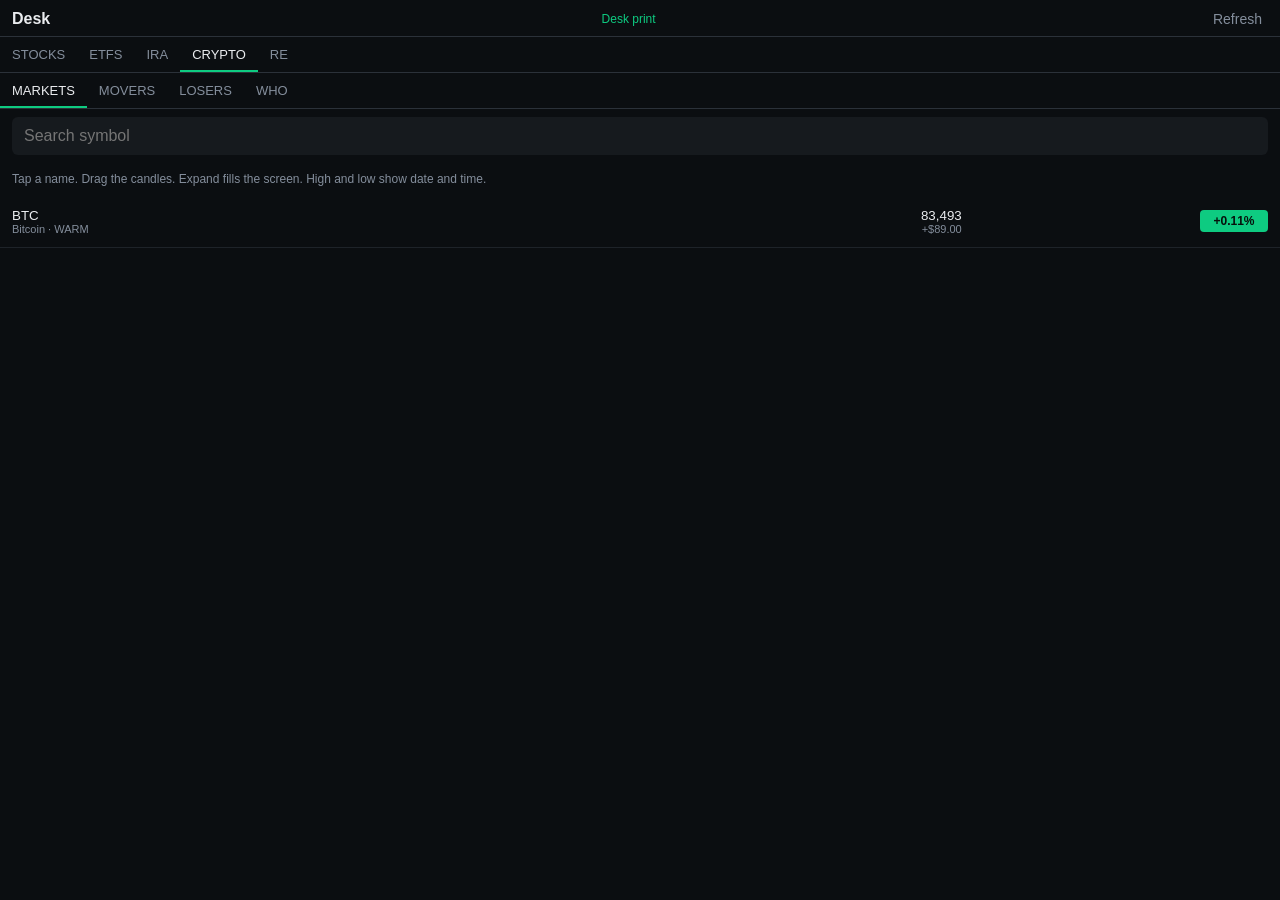
==== commit 2b50062a: "Pan, expand, and candle chart with high and low times" ====
--- a/index.html
+++ b/index.html
@@ -1,6 +1,35 @@
 <!DOCTYPE html>
-<html lang="en"><head><meta charset="utf-8"/><meta name="viewport" content="width=device-width, initial-scale=1, viewport-fit=cover"/><meta name="apple-mobile-web-app-capable" content="yes"/><meta name="theme-color" content="#0b0e11"/><title>Desk</title>
-<style>:root{--bg:#0b0e11;--panel:#161a1e;--line:#2b3139;--ink:#eaecef;--dim:#848e9c;--buy:#0ecb81;--sell:#f6465d;--safe-top:env(safe-area-inset-top,0px);--safe-bot:env(safe-area-inset-bottom,0px)}*{box-sizing:border-box}html,body{margin:0;background:var(--bg);color:var(--ink);font-family:-apple-system,BlinkMacSystemFont,sans-serif}.bar{padding:calc(10px + var(--safe-top)) 12px 8px;display:flex;justify-content:space-between;align-items:center;border-bottom:1px solid var(--line)}.live{color:var(--buy);font-size:12px}button.ghost{border:0;background:transparent;color:var(--dim);font-size:14px}.nav,.sub{display:flex;overflow:auto;border-bottom:1px solid var(--line)}.nav button,.sub button{border:0;background:transparent;color:var(--dim);padding:10px 12px;font-size:13px;white-space:nowrap}.nav button.on,.sub button.on{color:var(--ink);box-shadow:inset 0 -2px 0 var(--buy)}.search{padding:8px 12px}.search input{width:100%;border:0;background:var(--panel);color:var(--ink);border-radius:6px;padding:10px 12px;font-size:16px}.cols{display:grid;grid-template-columns:1.4fr .8fr .7fr;padding:6px 12px;color:var(--dim);font-size:11px}.mkt{width:100%;display:grid;grid-template-columns:1.4fr .8fr .7fr;gap:6px;align-items:center;padding:12px;border:0;border-bottom:1px solid #1e2329;background:transparent;color:inherit;text-align:left}.mkt small{display:block;color:var(--dim);font-size:11px}.r{text-align:right;font-variant-numeric:tabular-nums}.buy{color:var(--buy)}.sell{color:var(--sell)}.pill{display:inline-block;min-width:68px;text-align:center;border-radius:4px;padding:4px 6px;font-weight:650;font-size:12px}.up{background:var(--buy);color:#07110c}.dn{background:var(--sell);color:#fff}.note{padding:8px 12px;color:var(--dim);font-size:12px;line-height:1.4}.quote{padding:12px 12px calc(20px + var(--safe-bot))}.h{font-size:32px;font-weight:650}.grid{display:grid;grid-template-columns:1fr 1fr 1fr;gap:8px;margin:10px 0}.grid div{background:var(--panel);border-radius:6px;padding:8px}.grid b{display:block}.grid span{color:var(--dim);font-size:11px}.fill{display:grid;grid-template-columns:1.3fr .7fr .8fr .6fr;gap:6px;padding:9px 0;border-bottom:1px solid #1e2329;font-size:13px}.box{position:relative;margin-top:8px}.tfs{position:absolute;left:6px;right:6px;top:6px;display:flex;gap:4px;overflow:auto;z-index:2}.tfs button{border:0;border-radius:4px;background:rgba(11,14,17,.82);color:#848e9c;padding:6px 8px;font-size:12px;font-weight:650}.tfs button.on{color:#0b0e11;background:#0ecb81}svg{width:100%;height:190px;background:var(--panel);border-radius:6px}</style></head>
+<html lang="en"><head><meta charset="utf-8"/>
+<meta name="viewport" content="width=device-width, initial-scale=1, viewport-fit=cover"/>
+<meta name="apple-mobile-web-app-capable" content="yes"/>
+<meta name="theme-color" content="#0b0e11"/>
+<title>Desk</title>
+<style>
+:root{--bg:#0b0e11;--panel:#161a1e;--line:#2b3139;--ink:#eaecef;--dim:#848e9c;--buy:#0ecb81;--sell:#f6465d;--safe-top:env(safe-area-inset-top,0px);--safe-bot:env(safe-area-inset-bottom,0px)}
+*{box-sizing:border-box;-webkit-tap-highlight-color:transparent}html,body{margin:0;background:var(--bg);color:var(--ink);font-family:-apple-system,BlinkMacSystemFont,sans-serif}
+.bar{padding:calc(10px + var(--safe-top)) 12px 8px;display:flex;justify-content:space-between;align-items:center;border-bottom:1px solid var(--line)}
+.live{color:var(--buy);font-size:12px}button.ghost{border:0;background:transparent;color:var(--dim);font-size:14px}
+.nav,.sub{display:flex;overflow:auto;border-bottom:1px solid var(--line)}
+.nav button,.sub button{border:0;background:transparent;color:var(--dim);padding:10px 12px;font-size:13px;white-space:nowrap}
+.nav button.on,.sub button.on{color:var(--ink);box-shadow:inset 0 -2px 0 var(--buy)}
+.search{padding:8px 12px}.search input{width:100%;border:0;background:var(--panel);color:var(--ink);border-radius:6px;padding:10px 12px;font-size:16px}
+.mkt{width:100%;display:grid;grid-template-columns:1.4fr .8fr .7fr;gap:6px;align-items:center;padding:12px;border:0;border-bottom:1px solid #1e2329;background:transparent;color:inherit;text-align:left}
+.mkt small{display:block;color:var(--dim);font-size:11px}.r{text-align:right;font-variant-numeric:tabular-nums}
+.buy{color:var(--buy)}.sell{color:var(--sell)}.pill{display:inline-block;min-width:68px;text-align:center;border-radius:4px;padding:4px 6px;font-weight:650;font-size:12px}
+.up{background:var(--buy);color:#07110c}.dn{background:var(--sell);color:#fff}
+.note{padding:8px 12px;color:var(--dim);font-size:12px;line-height:1.4}
+.quote{padding:12px 12px calc(20px + var(--safe-bot))}
+.h{font-size:32px;font-weight:650}.grid{display:grid;grid-template-columns:1fr 1fr;gap:8px;margin:10px 0}
+.grid div{background:var(--panel);border-radius:6px;padding:8px}.grid b{display:block}.grid span{color:var(--dim);font-size:11px}
+.fill{display:grid;grid-template-columns:1.3fr .7fr .8fr .6fr;gap:6px;padding:9px 0;border-bottom:1px solid #1e2329;font-size:13px}
+.stage{position:relative;background:#12161c;border-radius:8px;overflow:hidden;touch-action:none}
+.stage.big{position:fixed;inset:0;z-index:20;border-radius:0;padding-top:var(--safe-top);background:#0b0e11}
+.tfs{display:flex;gap:4px;overflow:auto;padding:8px}
+.tfs button{border:0;border-radius:4px;background:#1e2329;color:#848e9c;padding:7px 9px;font-size:12px;font-weight:700}
+.tfs button.on{color:#0b0e11;background:#0ecb81}
+svg{width:100%;display:block;background:#12161c}
+.tools{display:flex;justify-content:space-between;align-items:center;padding:6px 8px;color:#848e9c;font-size:12px}
+</style></head>
 <body><div id="app"><div class="note">Loading desk...</div></div>
 <script>
 var PAIRS=["BTC-USD","ETH-USD","SOL-USD","XRP-USD","DOGE-USD","LINK-USD","LTC-USD","AVAX-USD"];
@@ -8,21 +37,22 @@
 var TFS=[{id:"1H",sec:3600,gran:60},{id:"4H",sec:14400,gran:300},{id:"8H",sec:28800,gran:300},{id:"12H",sec:43200,gran:900},{id:"24H",sec:86400,gran:900},{id:"36H",sec:129600,gran:3600},{id:"1W",sec:604800,gran:3600},{id:"2W",sec:1209600,gran:21600},{id:"1M",sec:2592000,gran:86400}];
 var BOOKS={STOCKS:[{s:"NVDA",n:"NVIDIA",p:227.21,open:228.86,hi:234.76,lo:190},{s:"AAPL",n:"Apple",p:329.4,open:338.4,hi:345.34,lo:300},{s:"MSFT",n:"Microsoft",p:508.96,open:509.2,hi:519.4,lo:373},{s:"META",n:"Meta",p:738.79,open:715.6,hi:779.82,lo:524},{s:"AVGO",n:"Broadcom",p:355.1,open:349.6,hi:432.73,lo:336},{s:"AMZN",n:"Amazon",p:246.67,open:246.1,hi:287.2,lo:226},{s:"GOOGL",n:"Alphabet",p:340.92,open:342.7,hi:384.48,lo:315},{s:"TSLA",n:"Tesla",p:352.84,open:357.4,hi:419.56,lo:297}],ETFS:[{s:"SPY",n:"S&P 500",p:572.4,open:570.1,hi:575,lo:540},{s:"QQQ",n:"Nasdaq 100",p:498.2,open:496.4,hi:505,lo:450},{s:"IWM",n:"Russell 2000",p:218.6,open:219.4,hi:228,lo:190},{s:"SMH",n:"Semis",p:268.1,open:266.4,hi:280,lo:210},{s:"IBIT",n:"Bitcoin ETF",p:47.33,open:47.1,hi:49.22,lo:34.8},{s:"GLD",n:"Gold",p:242.8,open:241.9,hi:248,lo:210}],IRA:[{s:"SPY",n:"Core equity 50%",p:572.4,open:570.1,hi:575,lo:540},{s:"BND",n:"Bonds 30%",p:74.2,open:74.3,hi:76,lo:70},{s:"IBIT",n:"Bitcoin sleeve 10%",p:47.33,open:47.1,hi:49.22,lo:34.8},{s:"VNQ",n:"REIT sleeve 10%",p:92.4,open:92.8,hi:98,lo:78}],RE:[{s:"VNQ",n:"REIT index",p:92.4,open:92.8,hi:98,lo:78},{s:"O",n:"Realty Income",p:58.2,open:58.4,hi:64,lo:50},{s:"PLD",n:"Prologis",p:118.6,open:117.9,hi:126,lo:98},{s:"AMT",n:"American Tower",p:214.3,open:215.1,hi:230,lo:170}]};
 var WHO=[{s:"META",who:"Javier Olivan",role:"COO",side:"SELL",qty:1575,px:749.82,dt:"09-28"},{s:"META",who:"Mark Zuckerberg",role:"CEO",side:"SELL",qty:27474,px:777.44,dt:"09-24"},{s:"AVGO",who:"Henry Samueli",role:"Director",side:"SELL",qty:702190,px:356.04,dt:"09-23"},{s:"AAPL",who:"Jennifer Newstead",role:"GC",side:"SELL",qty:2399,px:340.06,dt:"09-22"},{s:"META",who:"Christopher Cox",role:"CPO",side:"SELL",qty:40000,px:712.76,dt:"09-21"},{s:"NVDA",who:"Timothy Teter",role:"GC",side:"SELL",qty:30460,px:222.8,dt:"09-21"},{s:"NVDA",who:"Mark Stevens",role:"Director",side:"SELL",qty:1366000,px:219.73,dt:"09-18"},{s:"NVDA",who:"Colette Kress",role:"CFO",side:"SELL",qty:34918,px:219.05,dt:"09-17"},{s:"MSFT",who:"Amy Hood",role:"CFO",side:"SELL",qty:41674,px:498.27,dt:"09-14"},{s:"GME",who:"4 insiders",role:"Cluster",side:"BUY",qty:2683435,px:21.97,dt:"09-08"}];
-var book={},series={},asset="CRYPTO",view="MARKETS",q="",openSym=null,sr=true,fib=false,tf="24H",src="Desk print";
-function $(id){return document.getElementById(id);}
+var book={},series={},asset="CRYPTO",view="MARKETS",q="",openSym=null,tf="24H",src="Desk print",big=false,pan=0;
 function money(n){var sign=n<0?"-":"+";n=Math.abs(n);if(n>=1e6)return sign+"$"+(n/1e6).toFixed(1)+"M";if(n>=1e3)return sign+"$"+(n/1e3).toFixed(1)+"k";return sign+"$"+n.toFixed(2);}
 function qty(n){if(!n)return "range";if(n>=1e6)return (n/1e6).toFixed(2)+"M";if(n>=1e3)return (n/1e3).toFixed(1)+"k";return String(Math.round(n));}
 function heat(ch){if(ch>=2)return "HOT";if(ch>=0)return "WARM";if(ch>-2)return "COLD";return "ICE";}
 function withMath(x){var open=x.open||x.p,ch=open?(x.p/open-1)*100:0;return {s:x.s,n:x.n,p:x.p,open:open,hi:x.hi,lo:x.lo,vol:x.vol||0,ch:ch,gain:x.p-open};}
 function spec(){for(var i=0;i<TFS.length;i++) if(TFS[i].id===tf) return TFS[i]; return TFS[4];}
-function rows(){var base=asset==="CRYPTO"?Object.keys(book).map(function(k){return book[k];}):BOOKS[asset];if(asset==="CRYPTO"&&!base.length)base=[{s:"BTC",n:"Bitcoin",p:83493,open:83404,hi:85613,lo:82911,vol:7075},{s:"ETH",n:"Ether",p:2688,open:2671,hi:2737,lo:2656,vol:91985}];var out=base.map(withMath);var query=q.trim().toUpperCase();if(query)out=out.filter(function(x){return x.s.indexOf(query)>=0||(x.n||"").toUpperCase().indexOf(query)>=0;});if(view==="MOVERS")out.sort(function(a,b){return b.ch-a.ch;});if(view==="LOSERS")out.sort(function(a,b){return a.ch-b.ch;});return out;}
+function stamp(sec){var d=new Date(sec*1000),mo=["Jan","Feb","Mar","Apr","May","Jun","Jul","Aug","Sep","Oct","Nov","Dec"][d.getMonth()];var h=d.getHours(),ap=h>=12?"PM":"AM";h=h%12||12;return mo+" "+d.getDate()+" "+h+":"+String(d.getMinutes()).padStart(2,"0")+ap;}
+function rows(){var base=asset==="CRYPTO"?Object.keys(book).map(function(k){return book[k];}):BOOKS[asset];if(asset==="CRYPTO"&&!base.length)base=[{s:"BTC",n:"Bitcoin",p:83493,open:83404,hi:85613,lo:82911,vol:7075}];var out=base.map(withMath);var query=q.trim().toUpperCase();if(query)out=out.filter(function(x){return x.s.indexOf(query)>=0||(x.n||"").toUpperCase().indexOf(query)>=0;});if(view==="MOVERS")out.sort(function(a,b){return b.ch-a.ch;});if(view==="LOSERS")out.sort(function(a,b){return a.ch-b.ch;});return out;}
 function find(sym){if(book[sym])return withMath(book[sym]);var all=[];Object.keys(BOOKS).forEach(function(k){all=all.concat(BOOKS[k]);});for(var i=0;i<all.length;i++)if(all[i].s===sym)return withMath(all[i]);return null;}
-function deskWindow(x){var s=spec(),frac=Math.sqrt(s.sec/2592000),span=Math.max((x.hi-x.lo)*frac,x.p*0.004),lo=Math.max(x.lo,x.p-span*0.55),hi=Math.min(x.hi,x.p+span*0.45),n=Math.max(12,Math.min(48,Math.round(s.sec/s.gran))),c=[],h=[],l=[],i;for(i=0;i<n;i++){var t=i/(n-1),px=lo+(x.p-lo)*t+Math.sin(t*Math.PI*2)*(span*0.08);c.push(px);h.push(Math.min(hi,px+span*0.04));l.push(Math.max(lo,px-span*0.04));}return {c:c,h:h,l:l,hi:hi,lo:lo,live:false};}
-function win(x){return series[x.s+"|"+tf]||deskWindow(x);}
-function chart(x,w){var pts=w.c,hi=w.hi,lo=w.lo,span=(hi-lo)||1,W=360,H=180,pad=28;function y(v){return pad+((hi-v)/span)*(H-pad*2);}var d="";for(var i=0;i<pts.length;i++){d+=(i?"L":"M")+(16+i/(pts.length-1)*(W-32)).toFixed(1)+","+y(pts[i]).toFixed(1);}var lines="";if(sr){lines+='<line x1="8" x2="'+(W-8)+'" y1="'+y(hi)+'" y2="'+y(hi)+'" stroke="#f6465d" stroke-dasharray="4 3"/><text x="10" y="'+(y(hi)+12)+'" fill="#f6465d" font-size="11">R '+tf+" "+hi.toFixed(2)+"</text>";lines+='<line x1="8" x2="'+(W-8)+'" y1="'+y(lo)+'" y2="'+y(lo)+'" stroke="#0ecb81" stroke-dasharray="4 3"/><text x="10" y="'+(y(lo)-4)+'" fill="#0ecb81" font-size="11">S '+tf+" "+lo.toFixed(2)+"</text>";}if(fib){[0.382,0.5,0.618].forEach(function(f){var v=hi-(hi-lo)*f;lines+='<line x1="8" x2="'+(W-8)+'" y1="'+y(v)+'" y2="'+y(v)+'" stroke="rgba(234,236,239,.28)"/>';});}return '<svg viewBox="0 0 '+W+' '+H+'">'+lines+'<path d="'+d+'" fill="none" stroke="#eaecef" stroke-width="1.6"/></svg>';}
-function quote(sym){var x=find(sym);if(!x)return '<div class="note">No quote.</div>';var w=win(x),fills=WHO.filter(function(f){return f.s===sym;});var html='<div class="quote"><button class="ghost" id="back">Back</button><div class="note">'+x.n+" · "+heat(x.ch)+" · "+(w.live?"live "+tf:"desk "+tf)+'</div><div class="h '+(x.ch>=0?"buy":"sell")+'">'+Number(x.p).toLocaleString()+'</div><div class="'+(x.ch>=0?"buy":"sell")+'">'+money(x.gain)+"  "+(x.ch>=0?"+":"")+x.ch.toFixed(2)+'%</div><div class="grid"><div><b class="sell">'+w.hi.toFixed(2)+'</b><span>Resistance '+tf+'</span></div><div><b class="buy">'+w.lo.toFixed(2)+'</b><span>Support '+tf+'</span></div><div><b>'+qty(x.vol)+'</b><span>Volume</span></div></div><div class="box"><div class="tfs">'+TFS.map(function(t){return '<button data-tf="'+t.id+'" class="'+(tf===t.id?"on":"")+'">'+t.id+"</button>";}).join("")+"</div>"+chart(x,w)+'</div><div class="note">Selected '+tf+'. Red line is that window high. Green line is that window low. Tap another range on the graph.</div><div class="fill" style="color:#848e9c"><span>Who</span><span>Qty</span><span>Price</span><span>Side</span></div>';fills.forEach(function(f){html+='<div class="fill"><span>'+f.who+'<small style="display:block;color:#848e9c">'+f.role+" · "+f.dt+'</small></span><span>'+qty(f.qty)+'</span><span>'+(f.px?f.px.toFixed(2):"range")+'</span><span class="'+(f.side==="BUY"?"buy":"sell")+'">'+f.side+"</span></div>";});return html+"</div>";}
-function draw(){var assets=["STOCKS","ETFS","IRA","CRYPTO","RE"].map(function(k){return '<button data-k="'+k+'" class="'+(asset===k?"on":"")+'">'+k+"</button>";}).join("");var views=["MARKETS","MOVERS","LOSERS","WHO"].map(function(k){return '<button data-k="'+k+'" class="'+(view===k?"on":"")+'">'+k+"</button>";}).join("");var body="";if(openSym){body=quote(openSym);}else if(view==="WHO"){body='<div class="note">Newest first.</div>';WHO.forEach(function(w){body+='<button class="mkt" data-s="'+w.s+'"><span>'+w.who+"<small>"+w.s+" · "+w.role+" · "+w.dt+'</small></span><span class="r">'+qty(w.qty)+"<small>@ "+(w.px||"range")+'</small></span><span class="r"><span class="pill '+(w.side==="BUY"?"up":"dn")+'">'+w.side+"</span></span></button>";});}else{body='<div class="note">Tap a name. On the graph, pick 1H through 1M. Resistance follows that pick.</div>';rows().forEach(function(x){body+='<button class="mkt" data-s="'+x.s+'"><span>'+x.s+"<small>"+x.n+" · "+heat(x.ch)+'</small></span><span class="r">'+Number(x.p).toLocaleString()+"<small>"+money(x.gain)+'</small></span><span class="r"><span class="pill '+(x.ch>=0?"up":"dn")+'">'+(x.ch>=0?"+":"")+x.ch.toFixed(2)+"%</span></span></button>";});}document.getElementById("app").innerHTML='<div class="bar"><b>Desk</b><span class="live">'+src+'</span><button class="ghost" id="refresh">Refresh</button></div><div class="nav" id="assets">'+assets+'</div><div class="sub" id="views">'+views+'</div><div class="search"><input id="q" placeholder="Search symbol" value="'+q.replace(/"/g,"")+'"/></div>'+body;document.querySelectorAll("#assets button").forEach(function(b){b.onclick=function(){asset=b.dataset.k;openSym=null;draw();};});document.querySelectorAll("#views button").forEach(function(b){b.onclick=function(){view=b.dataset.k;openSym=null;draw();};});var box=$("q");if(box)box.oninput=function(){q=box.value;draw();};var rf=$("refresh");if(rf)rf.onclick=refresh;document.querySelectorAll("[data-s]").forEach(function(el){el.onclick=function(){openSym=el.dataset.s;draw();loadCandles(openSym);};});var back=$("back");if(back)back.onclick=function(){openSym=null;draw();};document.querySelectorAll("[data-tf]").forEach(function(b){b.onclick=function(){tf=b.dataset.tf;draw();loadCandles(openSym);};});}
-function loadCandles(sym){if(!sym||!NAMES[sym])return;var s=spec(),picked=tf,end=Math.floor(Date.now()/1000),start=end-s.sec;fetch("https://api.exchange.coinbase.com/products/"+sym+"-USD/candles?granularity="+s.gran+"&start="+new Date(start*1000).toISOString()+"&end="+new Date(end*1000).toISOString()).then(function(r){return r.json();}).then(function(rows){if(!rows||!rows.length||!rows[0].length)return;rows.sort(function(a,b){return a[0]-b[0];});var h=rows.map(function(c){return +c[2];}),l=rows.map(function(c){return +c[1];}),c=rows.map(function(c){return +c[4];});series[sym+"|"+picked]={c:c,h:h,l:l,hi:Math.max.apply(null,h),lo:Math.min.apply(null,l),live:true};if(openSym===sym&&tf===picked)draw();}).catch(function(){});}
+function deskCandles(x){var s=spec(),n=Math.max(24,Math.min(80,Math.round(s.sec/s.gran))),frac=Math.sqrt(s.sec/2592000),span=Math.max((x.hi-x.lo)*frac,x.p*0.004),end=Math.floor(Date.now()/1000),out=[],i;for(i=0;i<n;i++){var t=i/(n-1),base=x.p-span*0.3+span*0.6*t+Math.sin(t*Math.PI*3)*span*0.08,o=base,c=base+Math.sin(i)*span*0.03,hi=Math.max(o,c)+span*0.02,lo=Math.min(o,c)-span*0.02;out.push({t:end-s.sec+i*s.gran,o:o,h:hi,l:lo,c:c});}return {bars:out,live:false};}
+function pack(sym){return series[sym+"|"+tf]||deskCandles(find(sym));}
+function chart(data){var bars=data.bars,start=Math.max(0,Math.min(bars.length-12,bars.length-28+pan)),viewBars=bars.slice(start,start+28);if(viewBars.length<4)viewBars=bars.slice(-28);var hi=Math.max.apply(null,viewBars.map(function(b){return b.h;})),lo=Math.min.apply(null,viewBars.map(function(b){return b.l;})),span=(hi-lo)||1,W=360,H=big?560:240,pad=42;function y(v){return pad+((hi-v)/span)*(H-pad*2);}var hiBar=viewBars[0],loBar=viewBars[0],i;for(i=0;i<viewBars.length;i++){if(viewBars[i].h>=hiBar.h)hiBar=viewBars[i];if(viewBars[i].l<=loBar.l)loBar=viewBars[i];}var body="",slot=W/viewBars.length;for(i=0;i<viewBars.length;i++){var b=viewBars[i],x=i*slot+slot/2,up=b.c>=b.o,color=up?"#0ecb81":"#f6465d",top=y(Math.max(b.o,b.c)),bot=y(Math.min(b.o,b.c));body+='<line x1="'+x.toFixed(1)+'" x2="'+x.toFixed(1)+'" y1="'+y(b.h).toFixed(1)+'" y2="'+y(b.l).toFixed(1)+'" stroke="'+color+'" stroke-width="1.2"/>';body+='<rect x="'+(x-Math.max(2,slot*0.28)).toFixed(1)+'" y="'+top.toFixed(1)+'" width="'+Math.max(4,slot*0.56).toFixed(1)+'" height="'+Math.max(1,bot-top).toFixed(1)+'" fill="'+color+'"/>';}body+='<line x1="0" x2="'+W+'" y1="'+y(hi).toFixed(1)+'" y2="'+y(hi).toFixed(1)+'" stroke="#f6465d" stroke-dasharray="4 3"/>';body+='<text x="8" y="'+(y(hi)+13).toFixed(1)+'" fill="#f6465d" font-size="11">HIGH '+hi.toFixed(2)+'  '+stamp(hiBar.t)+'</text>';body+='<line x1="0" x2="'+W+'" y1="'+y(lo).toFixed(1)+'" y2="'+y(lo).toFixed(1)+'" stroke="#0ecb81" stroke-dasharray="4 3"/>';body+='<text x="8" y="'+(y(lo)-6).toFixed(1)+'" fill="#0ecb81" font-size="11">LOW '+lo.toFixed(2)+'  '+stamp(loBar.t)+'</text>';body+='<text x="8" y="'+(H-10)+'" fill="#848e9c" font-size="10">'+stamp(viewBars[0].t)+' to '+stamp(viewBars[viewBars.length-1].t)+'</text>';return {svg:'<svg viewBox="0 0 '+W+' '+H+'">'+body+'</svg>',hi:hi,lo:lo,hiT:hiBar.t,loT:loBar.t};}
+function quote(sym){var x=find(sym);if(!x)return '<div class="note">No quote.</div>';var data=pack(sym),g=chart(data),fills=WHO.filter(function(f){return f.s===sym;});var html='<div class="quote"><button class="ghost" id="back">Back</button><div class="note">'+x.n+' · '+(data.live?'live candles':'desk candles')+' · drag to move</div><div class="h '+(x.ch>=0?'buy':'sell')+'">'+Number(x.p).toLocaleString()+'</div><div class="'+(x.ch>=0?'buy':'sell')+'">'+money(x.gain)+'  '+(x.ch>=0?'+':'')+x.ch.toFixed(2)+'%</div><div class="grid"><div><b class="sell">'+g.hi.toFixed(2)+'</b><span>High '+tf+' · '+stamp(g.hiT)+'</span></div><div><b class="buy">'+g.lo.toFixed(2)+'</b><span>Low '+tf+' · '+stamp(g.loT)+'</span></div></div><div class="stage'+(big?' big':'')+'" id="stage"><div class="tfs">'+TFS.map(function(t){return '<button data-tf="'+t.id+'" class="'+(tf===t.id?'on':'')+'">'+t.id+'</button>';}).join('')+'</div>'+g.svg+'<div class="tools"><span>'+tf+' window</span><button class="ghost" id="exp">'+(big?'Shrink':'Expand')+'</button></div></div><div class="fill" style="color:#848e9c"><span>Who</span><span>Qty</span><span>Price</span><span>Side</span></div>';fills.forEach(function(f){html+='<div class="fill"><span>'+f.who+'<small style="display:block;color:#848e9c">'+f.role+' · '+f.dt+'</small></span><span>'+qty(f.qty)+'</span><span>'+(f.px?f.px.toFixed(2):'range')+'</span><span class="'+(f.side==='BUY'?'buy':'sell')+'">'+f.side+'</span></div>';});return html+'</div>';}
+function bindPan(){var stage=document.getElementById("stage");if(!stage)return;var last=0;function shift(dx){if(Math.abs(dx)<16)return;pan+=dx>0?5:-5;var n=(pack(openSym).bars||[]).length;pan=Math.max(-(n-12),Math.min(0,pan));draw();}stage.ontouchstart=function(e){last=e.touches[0].clientX;};stage.ontouchmove=function(e){var x=e.touches[0].clientX;shift(x-last);last=x;e.preventDefault();};stage.onmousedown=function(e){last=e.clientX;stage.onmousemove=function(ev){shift(ev.clientX-last);last=ev.clientX;};};stage.onmouseup=stage.onmouseleave=function(){stage.onmousemove=null;};}
+function draw(){var assets=["STOCKS","ETFS","IRA","CRYPTO","RE"].map(function(k){return '<button data-k="'+k+'" class="'+(asset===k?'on':'')+'">'+k+'</button>';}).join('');var views=["MARKETS","MOVERS","LOSERS","WHO"].map(function(k){return '<button data-k="'+k+'" class="'+(view===k?'on':'')+'">'+k+'</button>';}).join('');var body="";if(openSym){body=quote(openSym);}else if(view==="WHO"){body='<div class="note">Newest first.</div>';WHO.forEach(function(w){body+='<button class="mkt" data-s="'+w.s+'"><span>'+w.who+'<small>'+w.s+' · '+w.role+' · '+w.dt+'</small></span><span class="r">'+qty(w.qty)+'<small>@ '+(w.px||'range')+'</small></span><span class="r"><span class="pill '+(w.side==='BUY'?'up':'dn')+'">'+w.side+'</span></span></button>';});}else{body='<div class="note">Tap a name. Drag the candles. Expand fills the screen. High and low show date and time.</div>';rows().forEach(function(x){body+='<button class="mkt" data-s="'+x.s+'"><span>'+x.s+'<small>'+x.n+' · '+heat(x.ch)+'</small></span><span class="r">'+Number(x.p).toLocaleString()+'<small>'+money(x.gain)+'</small></span><span class="r"><span class="pill '+(x.ch>=0?'up':'dn')+'">'+(x.ch>=0?'+':'')+x.ch.toFixed(2)+'%</span></span></button>';});}document.getElementById("app").innerHTML='<div class="bar"><b>Desk</b><span class="live">'+src+'</span><button class="ghost" id="refresh">Refresh</button></div><div class="nav" id="assets">'+assets+'</div><div class="sub" id="views">'+views+'</div><div class="search"><input id="q" placeholder="Search symbol" value="'+q.replace(/"/g,"")+'"/></div>'+body;document.querySelectorAll("#assets button").forEach(function(b){b.onclick=function(){asset=b.dataset.k;openSym=null;draw();};});document.querySelectorAll("#views button").forEach(function(b){b.onclick=function(){view=b.dataset.k;openSym=null;draw();};});var box=document.getElementById("q");if(box)box.oninput=function(){q=box.value;draw();};var rf=document.getElementById("refresh");if(rf)rf.onclick=refresh;document.querySelectorAll("[data-s]").forEach(function(el){el.onclick=function(){openSym=el.dataset.s;pan=0;draw();loadCandles(openSym);};});var back=document.getElementById("back");if(back)back.onclick=function(){openSym=null;big=false;draw();};var exp=document.getElementById("exp");if(exp)exp.onclick=function(){big=!big;draw();};document.querySelectorAll("[data-tf]").forEach(function(b){b.onclick=function(){tf=b.dataset.tf;pan=0;draw();loadCandles(openSym);};});bindPan();}
+function loadCandles(sym){if(!sym||!NAMES[sym])return;var s=spec(),picked=tf,end=Math.floor(Date.now()/1000),start=end-s.sec;fetch("https://api.exchange.coinbase.com/products/"+sym+"-USD/candles?granularity="+s.gran+"&start="+new Date(start*1000).toISOString()+"&end="+new Date(end*1000).toISOString()).then(function(r){return r.json();}).then(function(rows){if(!rows||!rows.length||!rows[0].length)return;rows.sort(function(a,b){return a[0]-b[0];});series[sym+"|"+picked]={live:true,bars:rows.map(function(c){return {t:+c[0],l:+c[1],h:+c[2],o:+c[3],c:+c[4]};})};if(openSym===sym&&tf===picked)draw();}).catch(function(){});}
 function refresh(){src="Sync";draw();Promise.all(PAIRS.map(function(pair){return Promise.all([fetch("https://api.exchange.coinbase.com/products/"+pair+"/ticker").then(function(r){return r.json();}),fetch("https://api.exchange.coinbase.com/products/"+pair+"/stats").then(function(r){return r.json();})]).then(function(both){var t=both[0],s=both[1],sym=pair.split("-")[0],last=+t.price,open=+s.open||last;book[sym]={s:sym,n:NAMES[sym],p:last,open:open,hi:+s.high,lo:+s.low,vol:+s.volume};});})).then(function(){src="Live";draw();if(openSym)loadCandles(openSym);}).catch(function(){src="Desk print";draw();});}
 draw();refresh();setInterval(refresh,20000);
 </script></body></html>
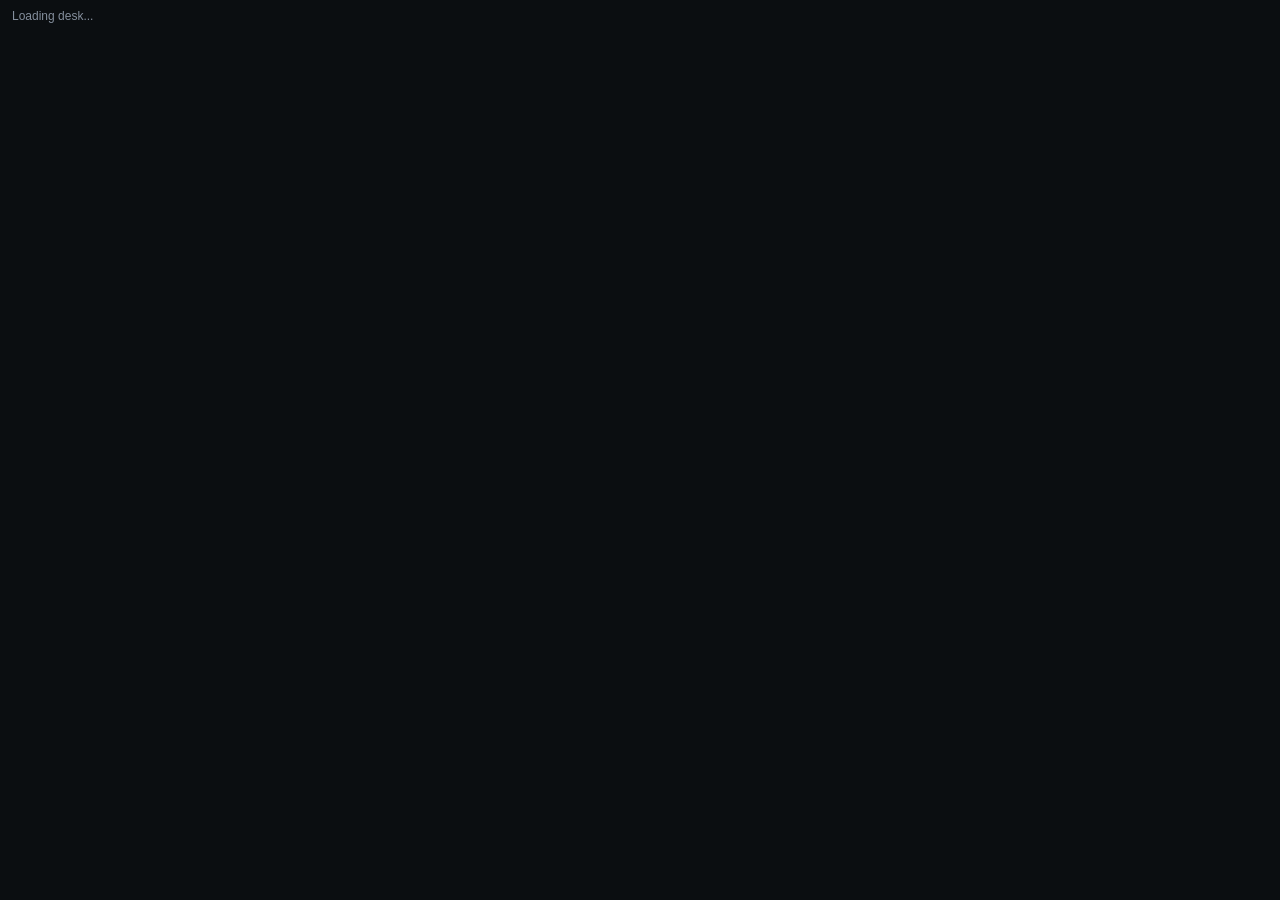
==== commit a6685517: "Show thicker candlesticks on the quote chart" ====
--- a/index.html
+++ b/index.html
@@ -48,8 +48,8 @@
 function find(sym){if(book[sym])return withMath(book[sym]);var all=[];Object.keys(BOOKS).forEach(function(k){all=all.concat(BOOKS[k]);});for(var i=0;i<all.length;i++)if(all[i].s===sym)return withMath(all[i]);return null;}
 function deskCandles(x){var s=spec(),n=Math.max(24,Math.min(80,Math.round(s.sec/s.gran))),frac=Math.sqrt(s.sec/2592000),span=Math.max((x.hi-x.lo)*frac,x.p*0.004),end=Math.floor(Date.now()/1000),out=[],i;for(i=0;i<n;i++){var t=i/(n-1),base=x.p-span*0.3+span*0.6*t+Math.sin(t*Math.PI*3)*span*0.08,o=base,c=base+Math.sin(i)*span*0.03,hi=Math.max(o,c)+span*0.02,lo=Math.min(o,c)-span*0.02;out.push({t:end-s.sec+i*s.gran,o:o,h:hi,l:lo,c:c});}return {bars:out,live:false};}
 function pack(sym){return series[sym+"|"+tf]||deskCandles(find(sym));}
-function chart(data){var bars=data.bars,start=Math.max(0,Math.min(bars.length-12,bars.length-28+pan)),viewBars=bars.slice(start,start+28);if(viewBars.length<4)viewBars=bars.slice(-28);var hi=Math.max.apply(null,viewBars.map(function(b){return b.h;})),lo=Math.min.apply(null,viewBars.map(function(b){return b.l;})),span=(hi-lo)||1,W=360,H=big?560:240,pad=42;function y(v){return pad+((hi-v)/span)*(H-pad*2);}var hiBar=viewBars[0],loBar=viewBars[0],i;for(i=0;i<viewBars.length;i++){if(viewBars[i].h>=hiBar.h)hiBar=viewBars[i];if(viewBars[i].l<=loBar.l)loBar=viewBars[i];}var body="",slot=W/viewBars.length;for(i=0;i<viewBars.length;i++){var b=viewBars[i],x=i*slot+slot/2,up=b.c>=b.o,color=up?"#0ecb81":"#f6465d",top=y(Math.max(b.o,b.c)),bot=y(Math.min(b.o,b.c));body+='<line x1="'+x.toFixed(1)+'" x2="'+x.toFixed(1)+'" y1="'+y(b.h).toFixed(1)+'" y2="'+y(b.l).toFixed(1)+'" stroke="'+color+'" stroke-width="1.2"/>';body+='<rect x="'+(x-Math.max(2,slot*0.28)).toFixed(1)+'" y="'+top.toFixed(1)+'" width="'+Math.max(4,slot*0.56).toFixed(1)+'" height="'+Math.max(1,bot-top).toFixed(1)+'" fill="'+color+'"/>';}body+='<line x1="0" x2="'+W+'" y1="'+y(hi).toFixed(1)+'" y2="'+y(hi).toFixed(1)+'" stroke="#f6465d" stroke-dasharray="4 3"/>';body+='<text x="8" y="'+(y(hi)+13).toFixed(1)+'" fill="#f6465d" font-size="11">HIGH '+hi.toFixed(2)+'  '+stamp(hiBar.t)+'</text>';body+='<line x1="0" x2="'+W+'" y1="'+y(lo).toFixed(1)+'" y2="'+y(lo).toFixed(1)+'" stroke="#0ecb81" stroke-dasharray="4 3"/>';body+='<text x="8" y="'+(y(lo)-6).toFixed(1)+'" fill="#0ecb81" font-size="11">LOW '+lo.toFixed(2)+'  '+stamp(loBar.t)+'</text>';body+='<text x="8" y="'+(H-10)+'" fill="#848e9c" font-size="10">'+stamp(viewBars[0].t)+' to '+stamp(viewBars[viewBars.length-1].t)+'</text>';return {svg:'<svg viewBox="0 0 '+W+' '+H+'">'+body+'</svg>',hi:hi,lo:lo,hiT:hiBar.t,loT:loBar.t};}
-function quote(sym){var x=find(sym);if(!x)return '<div class="note">No quote.</div>';var data=pack(sym),g=chart(data),fills=WHO.filter(function(f){return f.s===sym;});var html='<div class="quote"><button class="ghost" id="back">Back</button><div class="note">'+x.n+' · '+(data.live?'live candles':'desk candles')+' · drag to move</div><div class="h '+(x.ch>=0?'buy':'sell')+'">'+Number(x.p).toLocaleString()+'</div><div class="'+(x.ch>=0?'buy':'sell')+'">'+money(x.gain)+'  '+(x.ch>=0?'+':'')+x.ch.toFixed(2)+'%</div><div class="grid"><div><b class="sell">'+g.hi.toFixed(2)+'</b><span>High '+tf+' · '+stamp(g.hiT)+'</span></div><div><b class="buy">'+g.lo.toFixed(2)+'</b><span>Low '+tf+' · '+stamp(g.loT)+'</span></div></div><div class="stage'+(big?' big':'')+'" id="stage"><div class="tfs">'+TFS.map(function(t){return '<button data-tf="'+t.id+'" class="'+(tf===t.id?'on':'')+'">'+t.id+'</button>';}).join('')+'</div>'+g.svg+'<div class="tools"><span>'+tf+' window</span><button class="ghost" id="exp">'+(big?'Shrink':'Expand')+'</button></div></div><div class="fill" style="color:#848e9c"><span>Who</span><span>Qty</span><span>Price</span><span>Side</span></div>';fills.forEach(function(f){html+='<div class="fill"><span>'+f.who+'<small style="display:block;color:#848e9c">'+f.role+' · '+f.dt+'</small></span><span>'+qty(f.qty)+'</span><span>'+(f.px?f.px.toFixed(2):'range')+'</span><span class="'+(f.side==='BUY'?'buy':'sell')+'">'+f.side+'</span></div>';});return html+'</div>';}
+function chart(data){var bars=data.bars,start=Math.max(0,Math.min(bars.length-12,bars.length-28+pan)),viewBars=bars.slice(start,start+28);if(viewBars.length<4)viewBars=bars.slice(-28);var hi=Math.max.apply(null,viewBars.map(function(b){return b.h;})),lo=Math.min.apply(null,viewBars.map(function(b){return b.l;})),span=(hi-lo)||1,W=360,H=big?560:240,pad=42;function y(v){return pad+((hi-v)/span)*(H-pad*2);}var hiBar=viewBars[0],loBar=viewBars[0],i;for(i=0;i<viewBars.length;i++){if(viewBars[i].h>=hiBar.h)hiBar=viewBars[i];if(viewBars[i].l<=loBar.l)loBar=viewBars[i];}var body="",slot=W/viewBars.length;for(i=0;i<viewBars.length;i++){var b=viewBars[i],x=i*slot+slot/2,up=b.c>=b.o,color=up?"#0ecb81":"#f6465d",top=y(Math.max(b.o,b.c)),bot=y(Math.min(b.o,b.c));body+='<line x1="'+x.toFixed(1)+'" x2="'+x.toFixed(1)+'" y1="'+y(b.h).toFixed(1)+'" y2="'+y(b.l).toFixed(1)+'" stroke="'+color+'" stroke-width="1.2"/>';body+='<rect x="'+(x-Math.max(2,slot*0.28)).toFixed(1)+'" y="'+top.toFixed(1)+'" width="'+Math.max(8,slot*0.7).toFixed(1)+'" height="'+Math.max(1,bot-top).toFixed(1)+'" fill="'+color+'"/>';}body+='<line x1="0" x2="'+W+'" y1="'+y(hi).toFixed(1)+'" y2="'+y(hi).toFixed(1)+'" stroke="#f6465d" stroke-dasharray="4 3"/>';body+='<text x="8" y="'+(y(hi)+13).toFixed(1)+'" fill="#f6465d" font-size="11">HIGH '+hi.toFixed(2)+'  '+stamp(hiBar.t)+'</text>';body+='<line x1="0" x2="'+W+'" y1="'+y(lo).toFixed(1)+'" y2="'+y(lo).toFixed(1)+'" stroke="#0ecb81" stroke-dasharray="4 3"/>';body+='<text x="8" y="'+(y(lo)-6).toFixed(1)+'" fill="#0ecb81" font-size="11">LOW '+lo.toFixed(2)+'  '+stamp(loBar.t)+'</text>';body+='<text x="8" y="'+(H-10)+'" fill="#848e9c" font-size="10">'+stamp(viewBars[0].t)+' to '+stamp(viewBars[viewBars.length-1].t)+'</text>';return {svg:'<svg viewBox="0 0 '+W+' '+H+'">'+body+'</svg>',hi:hi,lo:lo,hiT:hiBar.t,loT:loBar.t};}
+function quote(sym){var x=find(sym);if(!x)return '<div class="note">No quote.</div>';var data=pack(sym),g=chart(data),fills=WHO.filter(function(f){return f.s===sym;});var html='<div class="quote"><button class="ghost" id="back">Back</button><div class="note">'+x.n+' · '+(data.live?'live candles':'desk candles')+' · candlestick chart, drag to move</div><div class="h '+(x.ch>=0?'buy':'sell')+'">'+Number(x.p).toLocaleString()+'</div><div class="'+(x.ch>=0?'buy':'sell')+'">'+money(x.gain)+'  '+(x.ch>=0?'+':'')+x.ch.toFixed(2)+'%</div><div class="grid"><div><b class="sell">'+g.hi.toFixed(2)+'</b><span>High '+tf+' · '+stamp(g.hiT)+'</span></div><div><b class="buy">'+g.lo.toFixed(2)+'</b><span>Low '+tf+' · '+stamp(g.loT)+'</span></div></div><div class="stage'+(big?' big':'')+'" id="stage"><div class="tfs">'+TFS.map(function(t){return '<button data-tf="'+t.id+'" class="'+(tf===t.id?'on':'')+'">'+t.id+'</button>';}).join('')+'</div>'+g.svg+'<div class="tools"><span>Candles '+tf</span><button class="ghost" id="exp">'+(big?'Shrink':'Expand')+'</button></div></div><div class="fill" style="color:#848e9c"><span>Who</span><span>Qty</span><span>Price</span><span>Side</span></div>';fills.forEach(function(f){html+='<div class="fill"><span>'+f.who+'<small style="display:block;color:#848e9c">'+f.role+' · '+f.dt+'</small></span><span>'+qty(f.qty)+'</span><span>'+(f.px?f.px.toFixed(2):'range')+'</span><span class="'+(f.side==='BUY'?'buy':'sell')+'">'+f.side+'</span></div>';});return html+'</div>';}
 function bindPan(){var stage=document.getElementById("stage");if(!stage)return;var last=0;function shift(dx){if(Math.abs(dx)<16)return;pan+=dx>0?5:-5;var n=(pack(openSym).bars||[]).length;pan=Math.max(-(n-12),Math.min(0,pan));draw();}stage.ontouchstart=function(e){last=e.touches[0].clientX;};stage.ontouchmove=function(e){var x=e.touches[0].clientX;shift(x-last);last=x;e.preventDefault();};stage.onmousedown=function(e){last=e.clientX;stage.onmousemove=function(ev){shift(ev.clientX-last);last=ev.clientX;};};stage.onmouseup=stage.onmouseleave=function(){stage.onmousemove=null;};}
 function draw(){var assets=["STOCKS","ETFS","IRA","CRYPTO","RE"].map(function(k){return '<button data-k="'+k+'" class="'+(asset===k?'on':'')+'">'+k+'</button>';}).join('');var views=["MARKETS","MOVERS","LOSERS","WHO"].map(function(k){return '<button data-k="'+k+'" class="'+(view===k?'on':'')+'">'+k+'</button>';}).join('');var body="";if(openSym){body=quote(openSym);}else if(view==="WHO"){body='<div class="note">Newest first.</div>';WHO.forEach(function(w){body+='<button class="mkt" data-s="'+w.s+'"><span>'+w.who+'<small>'+w.s+' · '+w.role+' · '+w.dt+'</small></span><span class="r">'+qty(w.qty)+'<small>@ '+(w.px||'range')+'</small></span><span class="r"><span class="pill '+(w.side==='BUY'?'up':'dn')+'">'+w.side+'</span></span></button>';});}else{body='<div class="note">Tap a name. Drag the candles. Expand fills the screen. High and low show date and time.</div>';rows().forEach(function(x){body+='<button class="mkt" data-s="'+x.s+'"><span>'+x.s+'<small>'+x.n+' · '+heat(x.ch)+'</small></span><span class="r">'+Number(x.p).toLocaleString()+'<small>'+money(x.gain)+'</small></span><span class="r"><span class="pill '+(x.ch>=0?'up':'dn')+'">'+(x.ch>=0?'+':'')+x.ch.toFixed(2)+'%</span></span></button>';});}document.getElementById("app").innerHTML='<div class="bar"><b>Desk</b><span class="live">'+src+'</span><button class="ghost" id="refresh">Refresh</button></div><div class="nav" id="assets">'+assets+'</div><div class="sub" id="views">'+views+'</div><div class="search"><input id="q" placeholder="Search symbol" value="'+q.replace(/"/g,"")+'"/></div>'+body;document.querySelectorAll("#assets button").forEach(function(b){b.onclick=function(){asset=b.dataset.k;openSym=null;draw();};});document.querySelectorAll("#views button").forEach(function(b){b.onclick=function(){view=b.dataset.k;openSym=null;draw();};});var box=document.getElementById("q");if(box)box.oninput=function(){q=box.value;draw();};var rf=document.getElementById("refresh");if(rf)rf.onclick=refresh;document.querySelectorAll("[data-s]").forEach(function(el){el.onclick=function(){openSym=el.dataset.s;pan=0;draw();loadCandles(openSym);};});var back=document.getElementById("back");if(back)back.onclick=function(){openSym=null;big=false;draw();};var exp=document.getElementById("exp");if(exp)exp.onclick=function(){big=!big;draw();};document.querySelectorAll("[data-tf]").forEach(function(b){b.onclick=function(){tf=b.dataset.tf;pan=0;draw();loadCandles(openSym);};});bindPan();}
 function loadCandles(sym){if(!sym||!NAMES[sym])return;var s=spec(),picked=tf,end=Math.floor(Date.now()/1000),start=end-s.sec;fetch("https://api.exchange.coinbase.com/products/"+sym+"-USD/candles?granularity="+s.gran+"&start="+new Date(start*1000).toISOString()+"&end="+new Date(end*1000).toISOString()).then(function(r){return r.json();}).then(function(rows){if(!rows||!rows.length||!rows[0].length)return;rows.sort(function(a,b){return a[0]-b[0];});series[sym+"|"+picked]={live:true,bars:rows.map(function(c){return {t:+c[0],l:+c[1],h:+c[2],o:+c[3],c:+c[4]};})};if(openSym===sym&&tf===picked)draw();}).catch(function(){});}
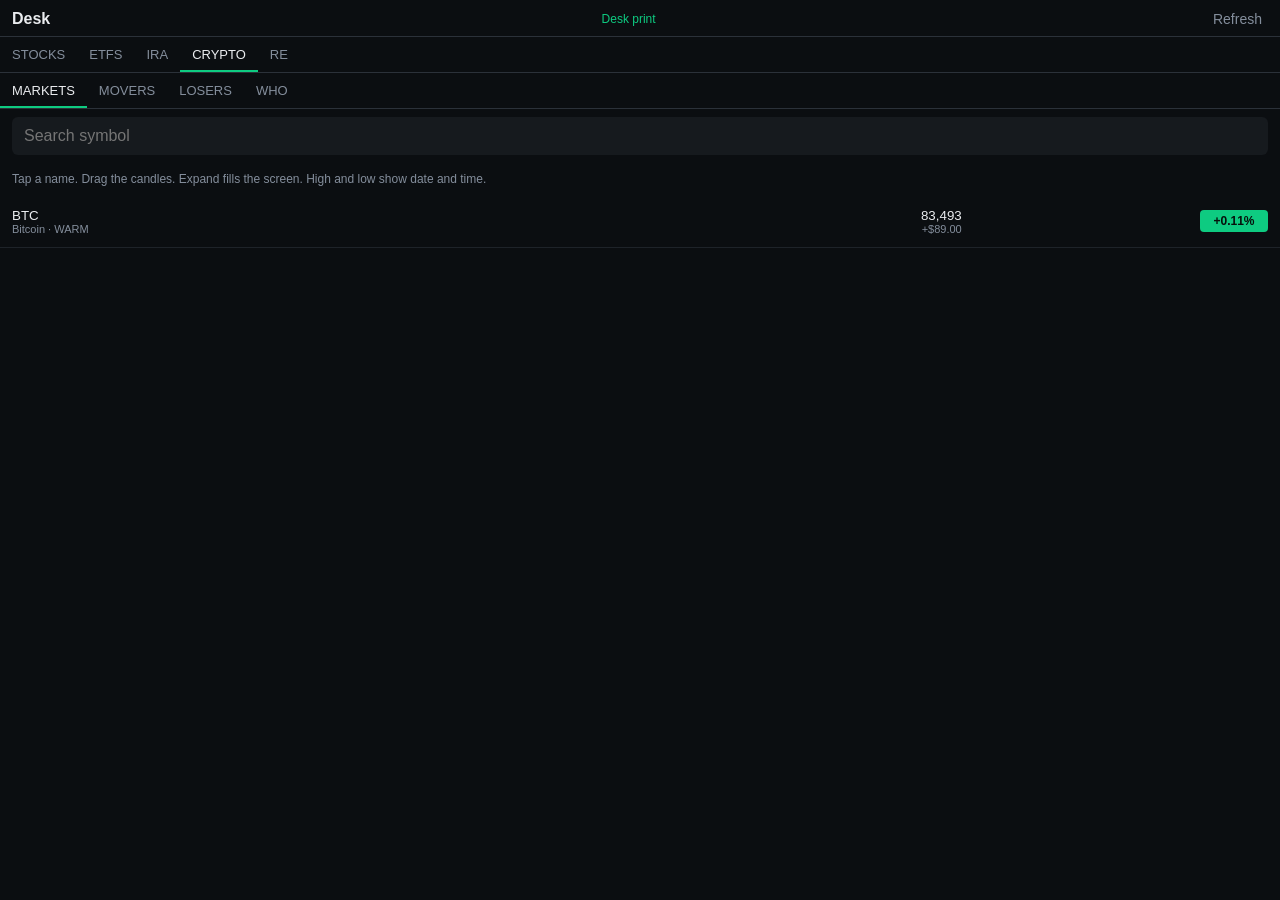
==== commit 6812a9a7: "Fix candlestick quote script" ====
--- a/index.html
+++ b/index.html
@@ -49,7 +49,7 @@
 function deskCandles(x){var s=spec(),n=Math.max(24,Math.min(80,Math.round(s.sec/s.gran))),frac=Math.sqrt(s.sec/2592000),span=Math.max((x.hi-x.lo)*frac,x.p*0.004),end=Math.floor(Date.now()/1000),out=[],i;for(i=0;i<n;i++){var t=i/(n-1),base=x.p-span*0.3+span*0.6*t+Math.sin(t*Math.PI*3)*span*0.08,o=base,c=base+Math.sin(i)*span*0.03,hi=Math.max(o,c)+span*0.02,lo=Math.min(o,c)-span*0.02;out.push({t:end-s.sec+i*s.gran,o:o,h:hi,l:lo,c:c});}return {bars:out,live:false};}
 function pack(sym){return series[sym+"|"+tf]||deskCandles(find(sym));}
 function chart(data){var bars=data.bars,start=Math.max(0,Math.min(bars.length-12,bars.length-28+pan)),viewBars=bars.slice(start,start+28);if(viewBars.length<4)viewBars=bars.slice(-28);var hi=Math.max.apply(null,viewBars.map(function(b){return b.h;})),lo=Math.min.apply(null,viewBars.map(function(b){return b.l;})),span=(hi-lo)||1,W=360,H=big?560:240,pad=42;function y(v){return pad+((hi-v)/span)*(H-pad*2);}var hiBar=viewBars[0],loBar=viewBars[0],i;for(i=0;i<viewBars.length;i++){if(viewBars[i].h>=hiBar.h)hiBar=viewBars[i];if(viewBars[i].l<=loBar.l)loBar=viewBars[i];}var body="",slot=W/viewBars.length;for(i=0;i<viewBars.length;i++){var b=viewBars[i],x=i*slot+slot/2,up=b.c>=b.o,color=up?"#0ecb81":"#f6465d",top=y(Math.max(b.o,b.c)),bot=y(Math.min(b.o,b.c));body+='<line x1="'+x.toFixed(1)+'" x2="'+x.toFixed(1)+'" y1="'+y(b.h).toFixed(1)+'" y2="'+y(b.l).toFixed(1)+'" stroke="'+color+'" stroke-width="1.2"/>';body+='<rect x="'+(x-Math.max(2,slot*0.28)).toFixed(1)+'" y="'+top.toFixed(1)+'" width="'+Math.max(8,slot*0.7).toFixed(1)+'" height="'+Math.max(1,bot-top).toFixed(1)+'" fill="'+color+'"/>';}body+='<line x1="0" x2="'+W+'" y1="'+y(hi).toFixed(1)+'" y2="'+y(hi).toFixed(1)+'" stroke="#f6465d" stroke-dasharray="4 3"/>';body+='<text x="8" y="'+(y(hi)+13).toFixed(1)+'" fill="#f6465d" font-size="11">HIGH '+hi.toFixed(2)+'  '+stamp(hiBar.t)+'</text>';body+='<line x1="0" x2="'+W+'" y1="'+y(lo).toFixed(1)+'" y2="'+y(lo).toFixed(1)+'" stroke="#0ecb81" stroke-dasharray="4 3"/>';body+='<text x="8" y="'+(y(lo)-6).toFixed(1)+'" fill="#0ecb81" font-size="11">LOW '+lo.toFixed(2)+'  '+stamp(loBar.t)+'</text>';body+='<text x="8" y="'+(H-10)+'" fill="#848e9c" font-size="10">'+stamp(viewBars[0].t)+' to '+stamp(viewBars[viewBars.length-1].t)+'</text>';return {svg:'<svg viewBox="0 0 '+W+' '+H+'">'+body+'</svg>',hi:hi,lo:lo,hiT:hiBar.t,loT:loBar.t};}
-function quote(sym){var x=find(sym);if(!x)return '<div class="note">No quote.</div>';var data=pack(sym),g=chart(data),fills=WHO.filter(function(f){return f.s===sym;});var html='<div class="quote"><button class="ghost" id="back">Back</button><div class="note">'+x.n+' · '+(data.live?'live candles':'desk candles')+' · candlestick chart, drag to move</div><div class="h '+(x.ch>=0?'buy':'sell')+'">'+Number(x.p).toLocaleString()+'</div><div class="'+(x.ch>=0?'buy':'sell')+'">'+money(x.gain)+'  '+(x.ch>=0?'+':'')+x.ch.toFixed(2)+'%</div><div class="grid"><div><b class="sell">'+g.hi.toFixed(2)+'</b><span>High '+tf+' · '+stamp(g.hiT)+'</span></div><div><b class="buy">'+g.lo.toFixed(2)+'</b><span>Low '+tf+' · '+stamp(g.loT)+'</span></div></div><div class="stage'+(big?' big':'')+'" id="stage"><div class="tfs">'+TFS.map(function(t){return '<button data-tf="'+t.id+'" class="'+(tf===t.id?'on':'')+'">'+t.id+'</button>';}).join('')+'</div>'+g.svg+'<div class="tools"><span>Candles '+tf</span><button class="ghost" id="exp">'+(big?'Shrink':'Expand')+'</button></div></div><div class="fill" style="color:#848e9c"><span>Who</span><span>Qty</span><span>Price</span><span>Side</span></div>';fills.forEach(function(f){html+='<div class="fill"><span>'+f.who+'<small style="display:block;color:#848e9c">'+f.role+' · '+f.dt+'</small></span><span>'+qty(f.qty)+'</span><span>'+(f.px?f.px.toFixed(2):'range')+'</span><span class="'+(f.side==='BUY'?'buy':'sell')+'">'+f.side+'</span></div>';});return html+'</div>';}
+function quote(sym){var x=find(sym);if(!x)return '<div class="note">No quote.</div>';var data=pack(sym),g=chart(data),fills=WHO.filter(function(f){return f.s===sym;});var html='<div class="quote"><button class="ghost" id="back">Back</button><div class="note">'+x.n+' · '+(data.live?'live candles':'desk candles')+' · candlestick chart, drag to move</div><div class="h '+(x.ch>=0?'buy':'sell')+'">'+Number(x.p).toLocaleString()+'</div><div class="'+(x.ch>=0?'buy':'sell')+'">'+money(x.gain)+'  '+(x.ch>=0?'+':'')+x.ch.toFixed(2)+'%</div><div class="grid"><div><b class="sell">'+g.hi.toFixed(2)+'</b><span>High '+tf+' · '+stamp(g.hiT)+'</span></div><div><b class="buy">'+g.lo.toFixed(2)+'</b><span>Low '+tf+' · '+stamp(g.loT)+'</span></div></div><div class="stage'+(big?' big':'')+'" id="stage"><div class="tfs">'+TFS.map(function(t){return '<button data-tf="'+t.id+'" class="'+(tf===t.id?'on':'')+'">'+t.id+'</button>';}).join('')+'</div>'+g.svg+'<div class="tools"><span>Candles '+tf+'</span><button class="ghost" id="exp">'+(big?'Shrink':'Expand')+'</button></div></div><div class="fill" style="color:#848e9c"><span>Who</span><span>Qty</span><span>Price</span><span>Side</span></div>';fills.forEach(function(f){html+='<div class="fill"><span>'+f.who+'<small style="display:block;color:#848e9c">'+f.role+' · '+f.dt+'</small></span><span>'+qty(f.qty)+'</span><span>'+(f.px?f.px.toFixed(2):'range')+'</span><span class="'+(f.side==='BUY'?'buy':'sell')+'">'+f.side+'</span></div>';});return html+'</div>';}
 function bindPan(){var stage=document.getElementById("stage");if(!stage)return;var last=0;function shift(dx){if(Math.abs(dx)<16)return;pan+=dx>0?5:-5;var n=(pack(openSym).bars||[]).length;pan=Math.max(-(n-12),Math.min(0,pan));draw();}stage.ontouchstart=function(e){last=e.touches[0].clientX;};stage.ontouchmove=function(e){var x=e.touches[0].clientX;shift(x-last);last=x;e.preventDefault();};stage.onmousedown=function(e){last=e.clientX;stage.onmousemove=function(ev){shift(ev.clientX-last);last=ev.clientX;};};stage.onmouseup=stage.onmouseleave=function(){stage.onmousemove=null;};}
 function draw(){var assets=["STOCKS","ETFS","IRA","CRYPTO","RE"].map(function(k){return '<button data-k="'+k+'" class="'+(asset===k?'on':'')+'">'+k+'</button>';}).join('');var views=["MARKETS","MOVERS","LOSERS","WHO"].map(function(k){return '<button data-k="'+k+'" class="'+(view===k?'on':'')+'">'+k+'</button>';}).join('');var body="";if(openSym){body=quote(openSym);}else if(view==="WHO"){body='<div class="note">Newest first.</div>';WHO.forEach(function(w){body+='<button class="mkt" data-s="'+w.s+'"><span>'+w.who+'<small>'+w.s+' · '+w.role+' · '+w.dt+'</small></span><span class="r">'+qty(w.qty)+'<small>@ '+(w.px||'range')+'</small></span><span class="r"><span class="pill '+(w.side==='BUY'?'up':'dn')+'">'+w.side+'</span></span></button>';});}else{body='<div class="note">Tap a name. Drag the candles. Expand fills the screen. High and low show date and time.</div>';rows().forEach(function(x){body+='<button class="mkt" data-s="'+x.s+'"><span>'+x.s+'<small>'+x.n+' · '+heat(x.ch)+'</small></span><span class="r">'+Number(x.p).toLocaleString()+'<small>'+money(x.gain)+'</small></span><span class="r"><span class="pill '+(x.ch>=0?'up':'dn')+'">'+(x.ch>=0?'+':'')+x.ch.toFixed(2)+'%</span></span></button>';});}document.getElementById("app").innerHTML='<div class="bar"><b>Desk</b><span class="live">'+src+'</span><button class="ghost" id="refresh">Refresh</button></div><div class="nav" id="assets">'+assets+'</div><div class="sub" id="views">'+views+'</div><div class="search"><input id="q" placeholder="Search symbol" value="'+q.replace(/"/g,"")+'"/></div>'+body;document.querySelectorAll("#assets button").forEach(function(b){b.onclick=function(){asset=b.dataset.k;openSym=null;draw();};});document.querySelectorAll("#views button").forEach(function(b){b.onclick=function(){view=b.dataset.k;openSym=null;draw();};});var box=document.getElementById("q");if(box)box.oninput=function(){q=box.value;draw();};var rf=document.getElementById("refresh");if(rf)rf.onclick=refresh;document.querySelectorAll("[data-s]").forEach(function(el){el.onclick=function(){openSym=el.dataset.s;pan=0;draw();loadCandles(openSym);};});var back=document.getElementById("back");if(back)back.onclick=function(){openSym=null;big=false;draw();};var exp=document.getElementById("exp");if(exp)exp.onclick=function(){big=!big;draw();};document.querySelectorAll("[data-tf]").forEach(function(b){b.onclick=function(){tf=b.dataset.tf;pan=0;draw();loadCandles(openSym);};});bindPan();}
 function loadCandles(sym){if(!sym||!NAMES[sym])return;var s=spec(),picked=tf,end=Math.floor(Date.now()/1000),start=end-s.sec;fetch("https://api.exchange.coinbase.com/products/"+sym+"-USD/candles?granularity="+s.gran+"&start="+new Date(start*1000).toISOString()+"&end="+new Date(end*1000).toISOString()).then(function(r){return r.json();}).then(function(rows){if(!rows||!rows.length||!rows[0].length)return;rows.sort(function(a,b){return a[0]-b[0];});series[sym+"|"+picked]={live:true,bars:rows.map(function(c){return {t:+c[0],l:+c[1],h:+c[2],o:+c[3],c:+c[4]};})};if(openSym===sym&&tf===picked)draw();}).catch(function(){});}
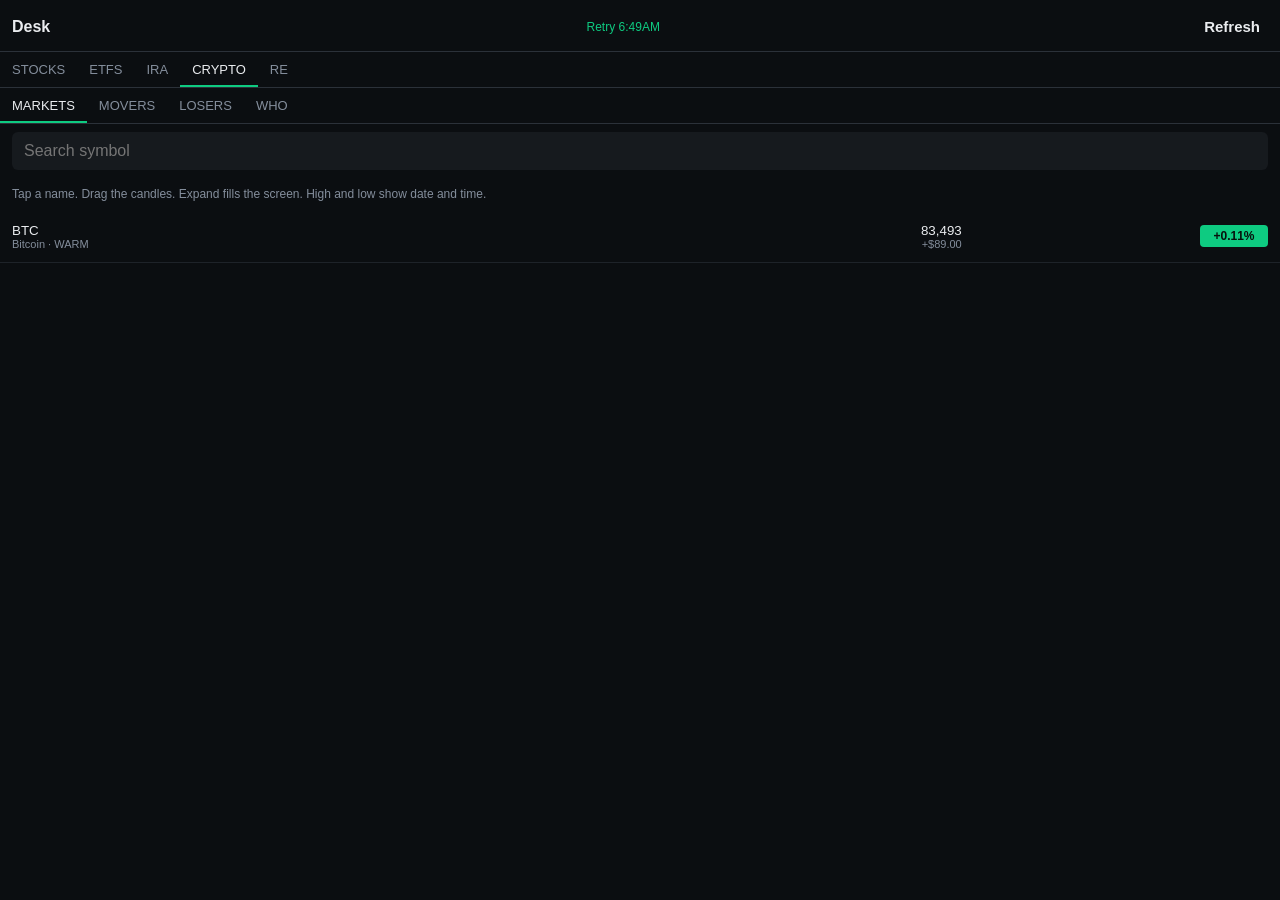
==== commit db95dd10: "Make refresh visible and add a cache-busting reload" ====
--- a/index.html
+++ b/index.html
@@ -8,7 +8,7 @@
 :root{--bg:#0b0e11;--panel:#161a1e;--line:#2b3139;--ink:#eaecef;--dim:#848e9c;--buy:#0ecb81;--sell:#f6465d;--safe-top:env(safe-area-inset-top,0px);--safe-bot:env(safe-area-inset-bottom,0px)}
 *{box-sizing:border-box;-webkit-tap-highlight-color:transparent}html,body{margin:0;background:var(--bg);color:var(--ink);font-family:-apple-system,BlinkMacSystemFont,sans-serif}
 .bar{padding:calc(10px + var(--safe-top)) 12px 8px;display:flex;justify-content:space-between;align-items:center;border-bottom:1px solid var(--line)}
-.live{color:var(--buy);font-size:12px}button.ghost{border:0;background:transparent;color:var(--dim);font-size:14px}
+.live{color:var(--buy);font-size:12px}button.ghost{border:0;background:transparent;color:#eaecef;font-size:15px;font-weight:650;padding:8px}button.reload{border:0;border-radius:6px;background:#1e2329;color:#0ecb81;font-weight:700;padding:8px 10px}
 .nav,.sub{display:flex;overflow:auto;border-bottom:1px solid var(--line)}
 .nav button,.sub button{border:0;background:transparent;color:var(--dim);padding:10px 12px;font-size:13px;white-space:nowrap}
 .nav button.on,.sub button.on{color:var(--ink);box-shadow:inset 0 -2px 0 var(--buy)}
@@ -24,7 +24,7 @@
 .fill{display:grid;grid-template-columns:1.3fr .7fr .8fr .6fr;gap:6px;padding:9px 0;border-bottom:1px solid #1e2329;font-size:13px}
 .stage{position:relative;background:#12161c;border-radius:8px;overflow:hidden;touch-action:none}
 .stage.big{position:fixed;inset:0;z-index:20;border-radius:0;padding-top:var(--safe-top);background:#0b0e11}
-.tfs{display:flex;gap:4px;overflow:auto;padding:8px}
+.tfs{display:flex;gap:6px;overflow:auto;padding:8px 0 10px}.tfs button{min-width:54px;padding:12px 8px;font-size:14px}
 .tfs button{border:0;border-radius:4px;background:#1e2329;color:#848e9c;padding:7px 9px;font-size:12px;font-weight:700}
 .tfs button.on{color:#0b0e11;background:#0ecb81}
 svg{width:100%;display:block;background:#12161c}
@@ -37,7 +37,7 @@
 var TFS=[{id:"1H",sec:3600,gran:60},{id:"4H",sec:14400,gran:300},{id:"8H",sec:28800,gran:300},{id:"12H",sec:43200,gran:900},{id:"24H",sec:86400,gran:900},{id:"36H",sec:129600,gran:3600},{id:"1W",sec:604800,gran:3600},{id:"2W",sec:1209600,gran:21600},{id:"1M",sec:2592000,gran:86400}];
 var BOOKS={STOCKS:[{s:"NVDA",n:"NVIDIA",p:227.21,open:228.86,hi:234.76,lo:190},{s:"AAPL",n:"Apple",p:329.4,open:338.4,hi:345.34,lo:300},{s:"MSFT",n:"Microsoft",p:508.96,open:509.2,hi:519.4,lo:373},{s:"META",n:"Meta",p:738.79,open:715.6,hi:779.82,lo:524},{s:"AVGO",n:"Broadcom",p:355.1,open:349.6,hi:432.73,lo:336},{s:"AMZN",n:"Amazon",p:246.67,open:246.1,hi:287.2,lo:226},{s:"GOOGL",n:"Alphabet",p:340.92,open:342.7,hi:384.48,lo:315},{s:"TSLA",n:"Tesla",p:352.84,open:357.4,hi:419.56,lo:297}],ETFS:[{s:"SPY",n:"S&P 500",p:572.4,open:570.1,hi:575,lo:540},{s:"QQQ",n:"Nasdaq 100",p:498.2,open:496.4,hi:505,lo:450},{s:"IWM",n:"Russell 2000",p:218.6,open:219.4,hi:228,lo:190},{s:"SMH",n:"Semis",p:268.1,open:266.4,hi:280,lo:210},{s:"IBIT",n:"Bitcoin ETF",p:47.33,open:47.1,hi:49.22,lo:34.8},{s:"GLD",n:"Gold",p:242.8,open:241.9,hi:248,lo:210}],IRA:[{s:"SPY",n:"Core equity 50%",p:572.4,open:570.1,hi:575,lo:540},{s:"BND",n:"Bonds 30%",p:74.2,open:74.3,hi:76,lo:70},{s:"IBIT",n:"Bitcoin sleeve 10%",p:47.33,open:47.1,hi:49.22,lo:34.8},{s:"VNQ",n:"REIT sleeve 10%",p:92.4,open:92.8,hi:98,lo:78}],RE:[{s:"VNQ",n:"REIT index",p:92.4,open:92.8,hi:98,lo:78},{s:"O",n:"Realty Income",p:58.2,open:58.4,hi:64,lo:50},{s:"PLD",n:"Prologis",p:118.6,open:117.9,hi:126,lo:98},{s:"AMT",n:"American Tower",p:214.3,open:215.1,hi:230,lo:170}]};
 var WHO=[{s:"META",who:"Javier Olivan",role:"COO",side:"SELL",qty:1575,px:749.82,dt:"09-28"},{s:"META",who:"Mark Zuckerberg",role:"CEO",side:"SELL",qty:27474,px:777.44,dt:"09-24"},{s:"AVGO",who:"Henry Samueli",role:"Director",side:"SELL",qty:702190,px:356.04,dt:"09-23"},{s:"AAPL",who:"Jennifer Newstead",role:"GC",side:"SELL",qty:2399,px:340.06,dt:"09-22"},{s:"META",who:"Christopher Cox",role:"CPO",side:"SELL",qty:40000,px:712.76,dt:"09-21"},{s:"NVDA",who:"Timothy Teter",role:"GC",side:"SELL",qty:30460,px:222.8,dt:"09-21"},{s:"NVDA",who:"Mark Stevens",role:"Director",side:"SELL",qty:1366000,px:219.73,dt:"09-18"},{s:"NVDA",who:"Colette Kress",role:"CFO",side:"SELL",qty:34918,px:219.05,dt:"09-17"},{s:"MSFT",who:"Amy Hood",role:"CFO",side:"SELL",qty:41674,px:498.27,dt:"09-14"},{s:"GME",who:"4 insiders",role:"Cluster",side:"BUY",qty:2683435,px:21.97,dt:"09-08"}];
-var book={},series={},asset="CRYPTO",view="MARKETS",q="",openSym=null,tf="24H",src="Desk print",big=false,pan=0;
+var book={},series={},asset="CRYPTO",view="MARKETS",q="",openSym=null,tf="24H",src="Desk print",big=false,pan=0,pick=-1;
 function money(n){var sign=n<0?"-":"+";n=Math.abs(n);if(n>=1e6)return sign+"$"+(n/1e6).toFixed(1)+"M";if(n>=1e3)return sign+"$"+(n/1e3).toFixed(1)+"k";return sign+"$"+n.toFixed(2);}
 function qty(n){if(!n)return "range";if(n>=1e6)return (n/1e6).toFixed(2)+"M";if(n>=1e3)return (n/1e3).toFixed(1)+"k";return String(Math.round(n));}
 function heat(ch){if(ch>=2)return "HOT";if(ch>=0)return "WARM";if(ch>-2)return "COLD";return "ICE";}
@@ -48,11 +48,11 @@
 function find(sym){if(book[sym])return withMath(book[sym]);var all=[];Object.keys(BOOKS).forEach(function(k){all=all.concat(BOOKS[k]);});for(var i=0;i<all.length;i++)if(all[i].s===sym)return withMath(all[i]);return null;}
 function deskCandles(x){var s=spec(),n=Math.max(24,Math.min(80,Math.round(s.sec/s.gran))),frac=Math.sqrt(s.sec/2592000),span=Math.max((x.hi-x.lo)*frac,x.p*0.004),end=Math.floor(Date.now()/1000),out=[],i;for(i=0;i<n;i++){var t=i/(n-1),base=x.p-span*0.3+span*0.6*t+Math.sin(t*Math.PI*3)*span*0.08,o=base,c=base+Math.sin(i)*span*0.03,hi=Math.max(o,c)+span*0.02,lo=Math.min(o,c)-span*0.02;out.push({t:end-s.sec+i*s.gran,o:o,h:hi,l:lo,c:c});}return {bars:out,live:false};}
 function pack(sym){return series[sym+"|"+tf]||deskCandles(find(sym));}
-function chart(data){var bars=data.bars,start=Math.max(0,Math.min(bars.length-12,bars.length-28+pan)),viewBars=bars.slice(start,start+28);if(viewBars.length<4)viewBars=bars.slice(-28);var hi=Math.max.apply(null,viewBars.map(function(b){return b.h;})),lo=Math.min.apply(null,viewBars.map(function(b){return b.l;})),span=(hi-lo)||1,W=360,H=big?560:240,pad=42;function y(v){return pad+((hi-v)/span)*(H-pad*2);}var hiBar=viewBars[0],loBar=viewBars[0],i;for(i=0;i<viewBars.length;i++){if(viewBars[i].h>=hiBar.h)hiBar=viewBars[i];if(viewBars[i].l<=loBar.l)loBar=viewBars[i];}var body="",slot=W/viewBars.length;for(i=0;i<viewBars.length;i++){var b=viewBars[i],x=i*slot+slot/2,up=b.c>=b.o,color=up?"#0ecb81":"#f6465d",top=y(Math.max(b.o,b.c)),bot=y(Math.min(b.o,b.c));body+='<line x1="'+x.toFixed(1)+'" x2="'+x.toFixed(1)+'" y1="'+y(b.h).toFixed(1)+'" y2="'+y(b.l).toFixed(1)+'" stroke="'+color+'" stroke-width="1.2"/>';body+='<rect x="'+(x-Math.max(2,slot*0.28)).toFixed(1)+'" y="'+top.toFixed(1)+'" width="'+Math.max(8,slot*0.7).toFixed(1)+'" height="'+Math.max(1,bot-top).toFixed(1)+'" fill="'+color+'"/>';}body+='<line x1="0" x2="'+W+'" y1="'+y(hi).toFixed(1)+'" y2="'+y(hi).toFixed(1)+'" stroke="#f6465d" stroke-dasharray="4 3"/>';body+='<text x="8" y="'+(y(hi)+13).toFixed(1)+'" fill="#f6465d" font-size="11">HIGH '+hi.toFixed(2)+'  '+stamp(hiBar.t)+'</text>';body+='<line x1="0" x2="'+W+'" y1="'+y(lo).toFixed(1)+'" y2="'+y(lo).toFixed(1)+'" stroke="#0ecb81" stroke-dasharray="4 3"/>';body+='<text x="8" y="'+(y(lo)-6).toFixed(1)+'" fill="#0ecb81" font-size="11">LOW '+lo.toFixed(2)+'  '+stamp(loBar.t)+'</text>';body+='<text x="8" y="'+(H-10)+'" fill="#848e9c" font-size="10">'+stamp(viewBars[0].t)+' to '+stamp(viewBars[viewBars.length-1].t)+'</text>';return {svg:'<svg viewBox="0 0 '+W+' '+H+'">'+body+'</svg>',hi:hi,lo:lo,hiT:hiBar.t,loT:loBar.t};}
-function quote(sym){var x=find(sym);if(!x)return '<div class="note">No quote.</div>';var data=pack(sym),g=chart(data),fills=WHO.filter(function(f){return f.s===sym;});var html='<div class="quote"><button class="ghost" id="back">Back</button><div class="note">'+x.n+' · '+(data.live?'live candles':'desk candles')+' · candlestick chart, drag to move</div><div class="h '+(x.ch>=0?'buy':'sell')+'">'+Number(x.p).toLocaleString()+'</div><div class="'+(x.ch>=0?'buy':'sell')+'">'+money(x.gain)+'  '+(x.ch>=0?'+':'')+x.ch.toFixed(2)+'%</div><div class="grid"><div><b class="sell">'+g.hi.toFixed(2)+'</b><span>High '+tf+' · '+stamp(g.hiT)+'</span></div><div><b class="buy">'+g.lo.toFixed(2)+'</b><span>Low '+tf+' · '+stamp(g.loT)+'</span></div></div><div class="stage'+(big?' big':'')+'" id="stage"><div class="tfs">'+TFS.map(function(t){return '<button data-tf="'+t.id+'" class="'+(tf===t.id?'on':'')+'">'+t.id+'</button>';}).join('')+'</div>'+g.svg+'<div class="tools"><span>Candles '+tf+'</span><button class="ghost" id="exp">'+(big?'Shrink':'Expand')+'</button></div></div><div class="fill" style="color:#848e9c"><span>Who</span><span>Qty</span><span>Price</span><span>Side</span></div>';fills.forEach(function(f){html+='<div class="fill"><span>'+f.who+'<small style="display:block;color:#848e9c">'+f.role+' · '+f.dt+'</small></span><span>'+qty(f.qty)+'</span><span>'+(f.px?f.px.toFixed(2):'range')+'</span><span class="'+(f.side==='BUY'?'buy':'sell')+'">'+f.side+'</span></div>';});return html+'</div>';}
-function bindPan(){var stage=document.getElementById("stage");if(!stage)return;var last=0;function shift(dx){if(Math.abs(dx)<16)return;pan+=dx>0?5:-5;var n=(pack(openSym).bars||[]).length;pan=Math.max(-(n-12),Math.min(0,pan));draw();}stage.ontouchstart=function(e){last=e.touches[0].clientX;};stage.ontouchmove=function(e){var x=e.touches[0].clientX;shift(x-last);last=x;e.preventDefault();};stage.onmousedown=function(e){last=e.clientX;stage.onmousemove=function(ev){shift(ev.clientX-last);last=ev.clientX;};};stage.onmouseup=stage.onmouseleave=function(){stage.onmousemove=null;};}
-function draw(){var assets=["STOCKS","ETFS","IRA","CRYPTO","RE"].map(function(k){return '<button data-k="'+k+'" class="'+(asset===k?'on':'')+'">'+k+'</button>';}).join('');var views=["MARKETS","MOVERS","LOSERS","WHO"].map(function(k){return '<button data-k="'+k+'" class="'+(view===k?'on':'')+'">'+k+'</button>';}).join('');var body="";if(openSym){body=quote(openSym);}else if(view==="WHO"){body='<div class="note">Newest first.</div>';WHO.forEach(function(w){body+='<button class="mkt" data-s="'+w.s+'"><span>'+w.who+'<small>'+w.s+' · '+w.role+' · '+w.dt+'</small></span><span class="r">'+qty(w.qty)+'<small>@ '+(w.px||'range')+'</small></span><span class="r"><span class="pill '+(w.side==='BUY'?'up':'dn')+'">'+w.side+'</span></span></button>';});}else{body='<div class="note">Tap a name. Drag the candles. Expand fills the screen. High and low show date and time.</div>';rows().forEach(function(x){body+='<button class="mkt" data-s="'+x.s+'"><span>'+x.s+'<small>'+x.n+' · '+heat(x.ch)+'</small></span><span class="r">'+Number(x.p).toLocaleString()+'<small>'+money(x.gain)+'</small></span><span class="r"><span class="pill '+(x.ch>=0?'up':'dn')+'">'+(x.ch>=0?'+':'')+x.ch.toFixed(2)+'%</span></span></button>';});}document.getElementById("app").innerHTML='<div class="bar"><b>Desk</b><span class="live">'+src+'</span><button class="ghost" id="refresh">Refresh</button></div><div class="nav" id="assets">'+assets+'</div><div class="sub" id="views">'+views+'</div><div class="search"><input id="q" placeholder="Search symbol" value="'+q.replace(/"/g,"")+'"/></div>'+body;document.querySelectorAll("#assets button").forEach(function(b){b.onclick=function(){asset=b.dataset.k;openSym=null;draw();};});document.querySelectorAll("#views button").forEach(function(b){b.onclick=function(){view=b.dataset.k;openSym=null;draw();};});var box=document.getElementById("q");if(box)box.oninput=function(){q=box.value;draw();};var rf=document.getElementById("refresh");if(rf)rf.onclick=refresh;document.querySelectorAll("[data-s]").forEach(function(el){el.onclick=function(){openSym=el.dataset.s;pan=0;draw();loadCandles(openSym);};});var back=document.getElementById("back");if(back)back.onclick=function(){openSym=null;big=false;draw();};var exp=document.getElementById("exp");if(exp)exp.onclick=function(){big=!big;draw();};document.querySelectorAll("[data-tf]").forEach(function(b){b.onclick=function(){tf=b.dataset.tf;pan=0;draw();loadCandles(openSym);};});bindPan();}
+function chart(data){var bars=data.bars,start=Math.max(0,Math.min(bars.length-12,bars.length-28+pan)),viewBars=bars.slice(start,start+28);if(viewBars.length<4)viewBars=bars.slice(-28);var hi=Math.max.apply(null,viewBars.map(function(b){return b.h;})),lo=Math.min.apply(null,viewBars.map(function(b){return b.l;})),span=(hi-lo)||1,W=360,H=big?560:240,pad=42;function y(v){return pad+((hi-v)/span)*(H-pad*2);}var hiBar=viewBars[0],loBar=viewBars[0],i;for(i=0;i<viewBars.length;i++){if(viewBars[i].h>=hiBar.h)hiBar=viewBars[i];if(viewBars[i].l<=loBar.l)loBar=viewBars[i];}var body="",slot=W/viewBars.length;for(i=0;i<viewBars.length;i++){var b=viewBars[i],x=i*slot+slot/2,up=b.c>=b.o,color=up?"#0ecb81":"#f6465d",top=y(Math.max(b.o,b.c)),bot=y(Math.min(b.o,b.c));body+='<line x1="'+x.toFixed(1)+'" x2="'+x.toFixed(1)+'" y1="'+y(b.h).toFixed(1)+'" y2="'+y(b.l).toFixed(1)+'" stroke="'+color+'" stroke-width="1.2"/>';body+='<rect x="'+(x-Math.max(2,slot*0.28)).toFixed(1)+'" y="'+top.toFixed(1)+'" width="'+Math.max(8,slot*0.7).toFixed(1)+'" height="'+Math.max(1,bot-top).toFixed(1)+'" fill="'+color+'"/>';}body+='<line x1="0" x2="'+W+'" y1="'+y(hi).toFixed(1)+'" y2="'+y(hi).toFixed(1)+'" stroke="#f6465d" stroke-dasharray="4 3"/>';body+='<text x="8" y="'+(y(hi)+13).toFixed(1)+'" fill="#f6465d" font-size="11">HIGH '+hi.toFixed(2)+'  '+stamp(hiBar.t)+'</text>';body+='<line x1="0" x2="'+W+'" y1="'+y(lo).toFixed(1)+'" y2="'+y(lo).toFixed(1)+'" stroke="#0ecb81" stroke-dasharray="4 3"/>';body+='<text x="8" y="'+(y(lo)-6).toFixed(1)+'" fill="#0ecb81" font-size="11">LOW '+lo.toFixed(2)+'  '+stamp(loBar.t)+'</text>';var sel=viewBars[Math.max(0,Math.min(viewBars.length-1,pick<0?viewBars.length-1:pick))];var sx=(Math.max(0,Math.min(viewBars.length-1,pick<0?viewBars.length-1:pick))+0.5)*slot;body+='<line x1="'+sx.toFixed(1)+'" x2="'+sx.toFixed(1)+'" y1="28" y2="'+(H-24)+'" stroke="#eaecef" stroke-dasharray="2 3"/>';body+='<text x="8" y="'+(H-10)+'" fill="#848e9c" font-size="10">'+stamp(viewBars[0].t)+' to '+stamp(viewBars[viewBars.length-1].t)+'</text>';return {svg:'<svg viewBox="0 0 '+W+' '+H+'">'+body+'</svg>',hi:hi,lo:lo,hiT:hiBar.t,loT:loBar.t,sel:sel,n:viewBars.length};}
+function quote(sym){var x=find(sym);if(!x)return '<div class="note">No quote.</div>';var data=pack(sym),g=chart(data),fills=WHO.filter(function(f){return f.s===sym;});var html='<div class="quote"><button class="ghost" id="back">Back</button><div class="note">'+x.n+' · '+(data.live?'live candles':'desk candles')+' · candlestick chart, drag a finger on a candle</div><div class="h '+(x.ch>=0?'buy':'sell')+'">'+Number(x.p).toLocaleString()+'</div><div class="'+(x.ch>=0?'buy':'sell')+'">'+money(x.gain)+'  '+(x.ch>=0?'+':'')+x.ch.toFixed(2)+'%</div><div class="grid"><div><b class="sell">'+g.sel.h.toFixed(2)+'</b><span>Finger high · '+stamp(g.sel.t)+'</span></div><div><b class="buy">'+g.sel.l.toFixed(2)+'</b><span>Finger low · '+stamp(g.sel.t)+'</span></div></div><div class="note">Hold and drag across a candle. That bar high is '+g.sel.h.toFixed(2)+', low is '+g.sel.l.toFixed(2)+'. Window high '+g.hi.toFixed(2)+' at '+stamp(g.hiT)+'.</div><div class="stage'+(big?' big':'')+'" id="stage"><div class="tfs" id="ranges">'+TFS.map(function(t){return '<button data-tf="'+t.id+'" class="'+(tf===t.id?'on':'')+'">'+t.id+'</button>';}).join('')+'</div><div class="tools"><span>Range '+tf+'</span><button class="ghost" id="page">Reload</button><button class="ghost" id="exp">'+(big?'Shrink':'Expand')+'</button></div><div id="plot">'+g.svg+'</div></div><div class="fill" style="color:#848e9c"><span>Who</span><span>Qty</span><span>Price</span><span>Side</span></div>';fills.forEach(function(f){html+='<div class="fill"><span>'+f.who+'<small style="display:block;color:#848e9c">'+f.role+' · '+f.dt+'</small></span><span>'+qty(f.qty)+'</span><span>'+(f.px?f.px.toFixed(2):'range')+'</span><span class="'+(f.side==='BUY'?'buy':'sell')+'">'+f.side+'</span></div>';});return html+'</div>';}
+function bindPan(){var plot=document.getElementById("plot");if(!plot)return;function at(clientX){var r=plot.getBoundingClientRect(),n=28,i=Math.floor((clientX-r.left)/r.width*n);pick=Math.max(0,Math.min(n-1,i));draw();}plot.ontouchstart=function(e){at(e.touches[0].clientX);};plot.ontouchmove=function(e){at(e.touches[0].clientX);e.preventDefault();};plot.onmousedown=function(e){at(e.clientX);plot.onmousemove=function(ev){at(ev.clientX);};};plot.onmouseup=plot.onmouseleave=function(){plot.onmousemove=null;};}
+function draw(){var assets=["STOCKS","ETFS","IRA","CRYPTO","RE"].map(function(k){return '<button data-k="'+k+'" class="'+(asset===k?'on':'')+'">'+k+'</button>';}).join('');var views=["MARKETS","MOVERS","LOSERS","WHO"].map(function(k){return '<button data-k="'+k+'" class="'+(view===k?'on':'')+'">'+k+'</button>';}).join('');var body="";if(openSym){body=quote(openSym);}else if(view==="WHO"){body='<div class="note">Newest first.</div>';WHO.forEach(function(w){body+='<button class="mkt" data-s="'+w.s+'"><span>'+w.who+'<small>'+w.s+' · '+w.role+' · '+w.dt+'</small></span><span class="r">'+qty(w.qty)+'<small>@ '+(w.px||'range')+'</small></span><span class="r"><span class="pill '+(w.side==='BUY'?'up':'dn')+'">'+w.side+'</span></span></button>';});}else{body='<div class="note">Tap a name. Drag the candles. Expand fills the screen. High and low show date and time.</div>';rows().forEach(function(x){body+='<button class="mkt" data-s="'+x.s+'"><span>'+x.s+'<small>'+x.n+' · '+heat(x.ch)+'</small></span><span class="r">'+Number(x.p).toLocaleString()+'<small>'+money(x.gain)+'</small></span><span class="r"><span class="pill '+(x.ch>=0?'up':'dn')+'">'+(x.ch>=0?'+':'')+x.ch.toFixed(2)+'%</span></span></button>';});}document.getElementById("app").innerHTML='<div class="bar"><b>Desk</b><span class="live">'+src+'</span><button class="ghost" id="refresh">Refresh</button></div><div class="nav" id="assets">'+assets+'</div><div class="sub" id="views">'+views+'</div><div class="search"><input id="q" placeholder="Search symbol" value="'+q.replace(/"/g,"")+'"/></div>'+body;document.querySelectorAll("#assets button").forEach(function(b){b.onclick=function(){asset=b.dataset.k;openSym=null;draw();};});document.querySelectorAll("#views button").forEach(function(b){b.onclick=function(){view=b.dataset.k;openSym=null;draw();};});var box=document.getElementById("q");if(box)box.oninput=function(){q=box.value;draw();};var rf=document.getElementById("refresh");if(rf){rf.onclick=refresh;rf.ondblclick=function(){location.href="/?v="+Date.now();};}document.querySelectorAll("[data-s]").forEach(function(el){el.onclick=function(){openSym=el.dataset.s;pan=0;draw();loadCandles(openSym);};});var back=document.getElementById("back");if(back)back.onclick=function(){openSym=null;big=false;draw();};var exp=document.getElementById("exp");if(exp)exp.onclick=function(){big=!big;draw();};var page=document.getElementById("page");if(page)page.onclick=function(){location.href="/?v="+Date.now();};document.querySelectorAll("[data-tf]").forEach(function(b){b.onclick=function(e){if(e.stopPropagation)e.stopPropagation();tf=b.dataset.tf;pan=0;pick=-1;draw();loadCandles(openSym);};});bindPan();}
 function loadCandles(sym){if(!sym||!NAMES[sym])return;var s=spec(),picked=tf,end=Math.floor(Date.now()/1000),start=end-s.sec;fetch("https://api.exchange.coinbase.com/products/"+sym+"-USD/candles?granularity="+s.gran+"&start="+new Date(start*1000).toISOString()+"&end="+new Date(end*1000).toISOString()).then(function(r){return r.json();}).then(function(rows){if(!rows||!rows.length||!rows[0].length)return;rows.sort(function(a,b){return a[0]-b[0];});series[sym+"|"+picked]={live:true,bars:rows.map(function(c){return {t:+c[0],l:+c[1],h:+c[2],o:+c[3],c:+c[4]};})};if(openSym===sym&&tf===picked)draw();}).catch(function(){});}
-function refresh(){src="Sync";draw();Promise.all(PAIRS.map(function(pair){return Promise.all([fetch("https://api.exchange.coinbase.com/products/"+pair+"/ticker").then(function(r){return r.json();}),fetch("https://api.exchange.coinbase.com/products/"+pair+"/stats").then(function(r){return r.json();})]).then(function(both){var t=both[0],s=both[1],sym=pair.split("-")[0],last=+t.price,open=+s.open||last;book[sym]={s:sym,n:NAMES[sym],p:last,open:open,hi:+s.high,lo:+s.low,vol:+s.volume};});})).then(function(){src="Live";draw();if(openSym)loadCandles(openSym);}).catch(function(){src="Desk print";draw();});}
+function stampNow(){var d=new Date(),h=d.getHours(),ap=h>=12?"PM":"AM";h=h%12||12;return h+":"+String(d.getMinutes()).padStart(2,"0")+ap;}function refresh(){src="Sync "+stampNow();draw();var jobs=PAIRS.map(function(pair){return Promise.all([fetch("https://api.exchange.coinbase.com/products/"+pair+"/ticker?_="+Date.now()).then(function(r){if(!r.ok)throw new Error("bad");return r.json();}),fetch("https://api.exchange.coinbase.com/products/"+pair+"/stats?_="+Date.now()).then(function(r){if(!r.ok)throw new Error("bad");return r.json();})]).then(function(both){var t=both[0],s=both[1],sym=pair.split("-")[0],last=+t.price,open=+s.open||last;if(!last)throw new Error("empty");book[sym]={s:sym,n:NAMES[sym],p:last,open:open,hi:+s.high,lo:+s.low,vol:+s.volume};});});Promise.all(jobs).then(function(){src="Live "+stampNow();draw();if(openSym)loadCandles(openSym);}).catch(function(){src="Retry "+stampNow();draw();});}
 draw();refresh();setInterval(refresh,20000);
 </script></body></html>
